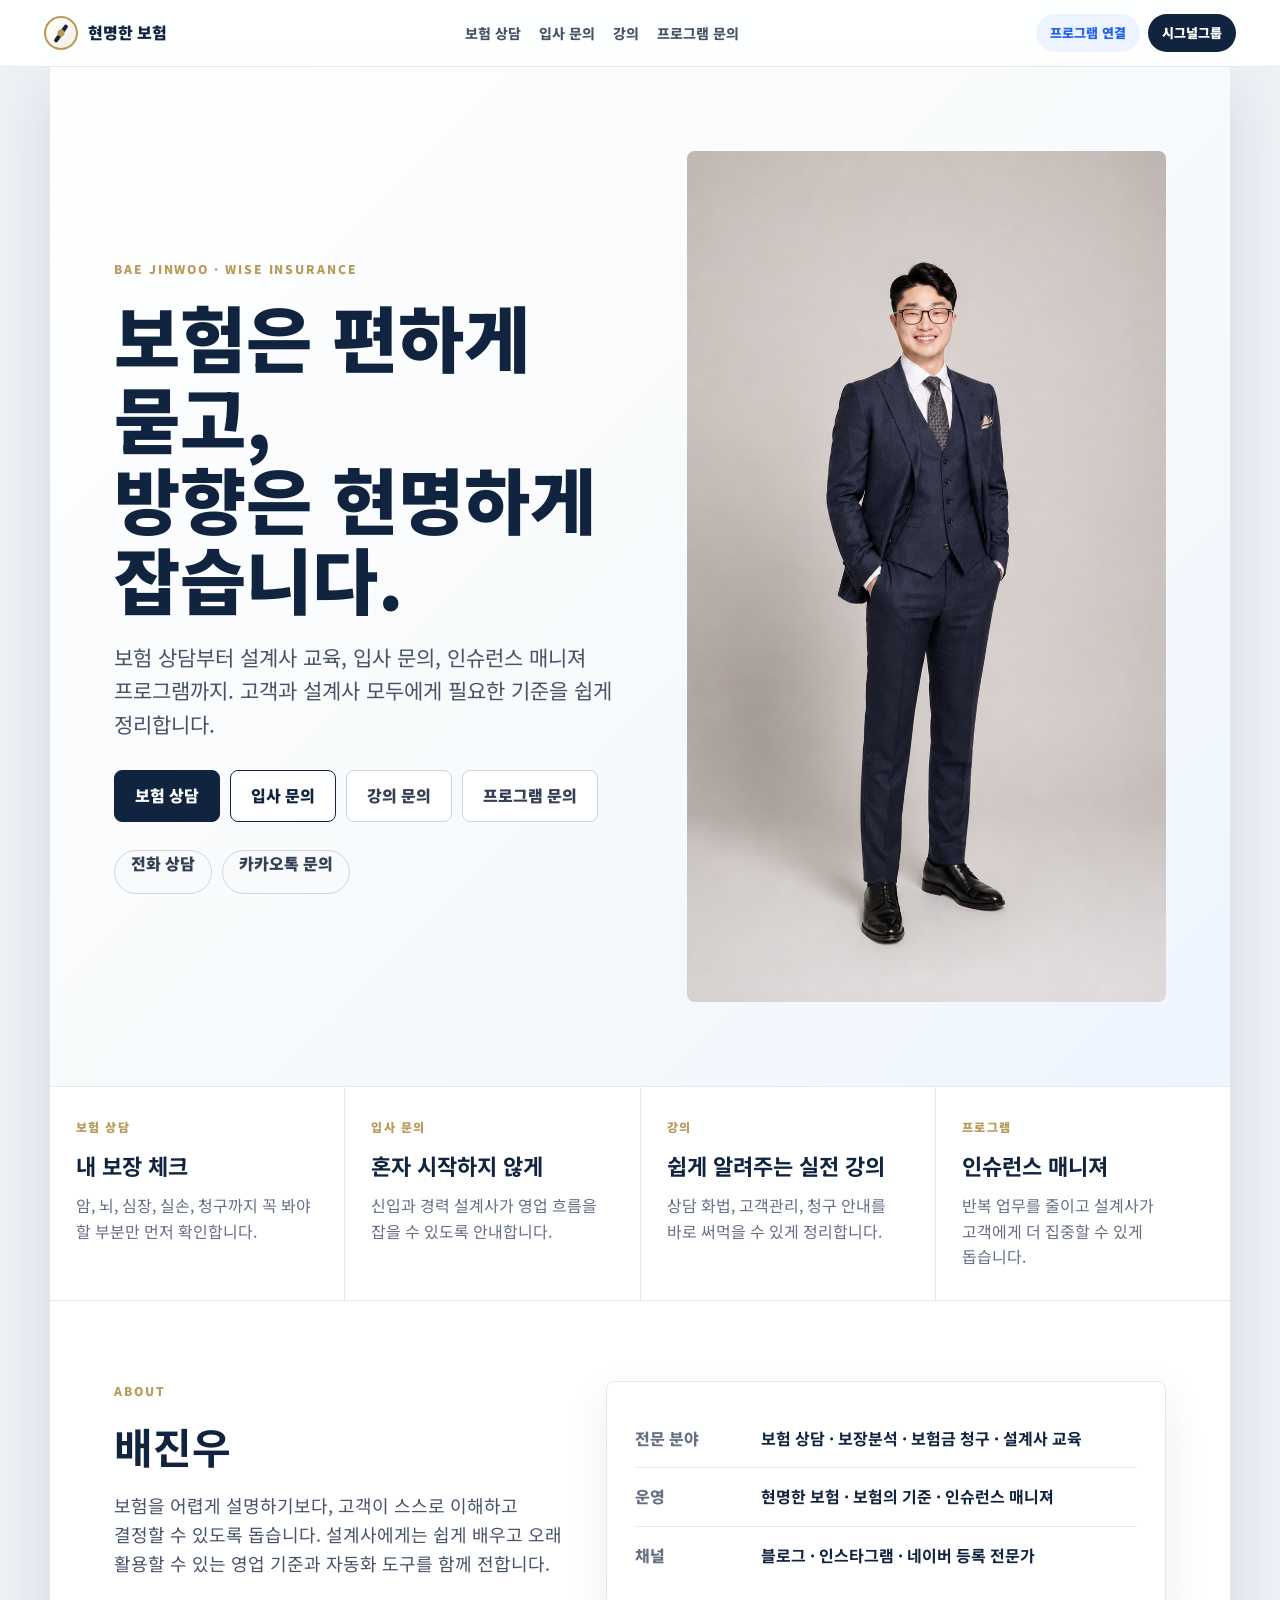
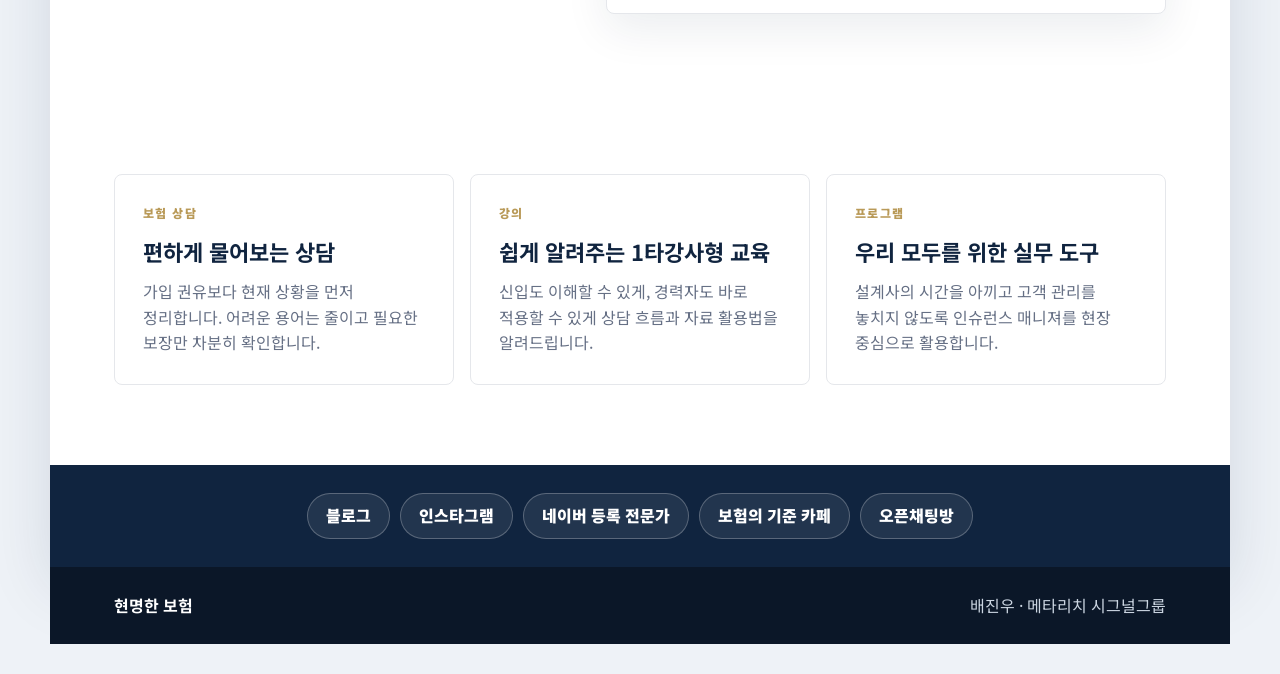
==== index.html @ 544bee1e "Add files via upload" ====
<!DOCTYPE html>
<html lang="ko">
<head>
  <meta charset="UTF-8">
  <meta name="viewport" content="width=device-width, initial-scale=1.0, viewport-fit=cover">
  <title>현명한 보험 | 배진우</title>
  <meta name="description" content="보험 상담, 입사 문의, 강의, 인슈런스 매니져 프로그램을 안내하는 배진우 개인 브랜딩 홈페이지입니다.">
  <link rel="preconnect" href="https://fonts.googleapis.com">
  <link rel="preconnect" href="https://fonts.gstatic.com" crossorigin>
  <link href="https://fonts.googleapis.com/css2?family=Noto+Sans+KR:wght@400;500;700;800;900&display=swap" rel="stylesheet">
  <link rel="stylesheet" href="assets/css/style.css">
</head>
<body>
  <header class="site-header">
    <a class="brand" href="index.html" aria-label="현명한 보험 홈">
      <span class="compass-mark"></span>
      <span>현명한 보험</span>
    </a>
    <nav class="nav">
      <a href="insurance.html">보험 상담</a>
      <a href="recruit.html">입사 문의</a>
      <a href="lecture.html">강의</a>
      <a href="program.html">프로그램 문의</a>
    </nav>
    <div class="header-actions">
      <a class="pill" href="https://metarich-signal.vercel.app/login" target="_blank" rel="noopener">프로그램 연결</a>
      <a class="pill dark" href="https://signalgroup-sigma.vercel.app/index.html" target="_blank" rel="noopener">시그널그룹</a>
    </div>
  </header>

  <main>
    <section class="hero">
      <div class="hero-copy">
        <p class="eyebrow">BAE JINWOO · WISE INSURANCE</p>
        <h1>보험은 편하게 묻고,<br>방향은 현명하게 잡습니다.</h1>
        <p class="lead">보험 상담부터 설계사 교육, 입사 문의, 인슈런스 매니져 프로그램까지. 고객과 설계사 모두에게 필요한 기준을 쉽게 정리합니다.</p>
        <div class="hero-actions">
          <a class="btn primary" href="insurance.html">보험 상담</a>
          <a class="btn" href="recruit.html">입사 문의</a>
          <a class="btn ghost" href="lecture.html">강의 문의</a>
          <a class="btn ghost" href="program.html">프로그램 문의</a>
        </div>
        <div class="contact-actions">
          <a href="tel:01034302565">전화 상담</a>
          <a href="https://open.kakao.com/o/s4lMEawg" target="_blank" rel="noopener">카카오톡 문의</a>
        </div>
      </div>
      <div class="hero-photo">
        <img src="assets/images/profile.png" alt="배진우 프로필 사진">
      </div>
    </section>

    <section class="quick-grid">
      <a class="quick-card" href="insurance.html">
        <span>보험 상담</span>
        <strong>내 보장 체크</strong>
        <p>암, 뇌, 심장, 실손, 청구까지 꼭 봐야 할 부분만 먼저 확인합니다.</p>
      </a>
      <a class="quick-card" href="recruit.html">
        <span>입사 문의</span>
        <strong>혼자 시작하지 않게</strong>
        <p>신입과 경력 설계사가 영업 흐름을 잡을 수 있도록 안내합니다.</p>
      </a>
      <a class="quick-card" href="lecture.html">
        <span>강의</span>
        <strong>쉽게 알려주는 실전 강의</strong>
        <p>상담 화법, 고객관리, 청구 안내를 바로 써먹을 수 있게 정리합니다.</p>
      </a>
      <a class="quick-card" href="program.html">
        <span>프로그램</span>
        <strong>인슈런스 매니져</strong>
        <p>반복 업무를 줄이고 설계사가 고객에게 더 집중할 수 있게 돕습니다.</p>
      </a>
    </section>

    <section class="section about">
      <div>
        <p class="section-kicker">ABOUT</p>
        <h2>배진우</h2>
        <p class="section-lead">보험을 어렵게 설명하기보다, 고객이 스스로 이해하고 결정할 수 있도록 돕습니다. 설계사에게는 쉽게 배우고 오래 활용할 수 있는 영업 기준과 자동화 도구를 함께 전합니다.</p>
      </div>
      <div class="profile-panel">
        <div class="profile-row"><span>전문 분야</span><strong>보험 상담 · 보장분석 · 보험금 청구 · 설계사 교육</strong></div>
        <div class="profile-row"><span>운영</span><strong>현명한 보험 · 보험의 기준 · 인슈런스 매니져</strong></div>
        <div class="profile-row"><span>채널</span><strong>블로그 · 인스타그램 · 네이버 등록 전문가</strong></div>
      </div>
    </section>

    <section class="section tone-grid">
      <div class="tone-card">
        <span>보험 상담</span>
        <h3>편하게 물어보는 상담</h3>
        <p>가입 권유보다 현재 상황을 먼저 정리합니다. 어려운 용어는 줄이고 필요한 보장만 차분히 확인합니다.</p>
      </div>
      <div class="tone-card">
        <span>강의</span>
        <h3>쉽게 알려주는 1타강사형 교육</h3>
        <p>신입도 이해할 수 있게, 경력자도 바로 적용할 수 있게 상담 흐름과 자료 활용법을 알려드립니다.</p>
      </div>
      <div class="tone-card">
        <span>프로그램</span>
        <h3>우리 모두를 위한 실무 도구</h3>
        <p>설계사의 시간을 아끼고 고객 관리를 놓치지 않도록 인슈런스 매니져를 현장 중심으로 활용합니다.</p>
      </div>
    </section>

    <section class="channel-band">
      <a href="https://blog.naver.com/jinwoo8506" data-mobile-href="https://m.blog.naver.com/jinwoo8506" target="_blank" rel="noopener">블로그</a>
      <a href="https://www.instagram.com/jinwoo3430/" target="_blank" rel="noopener">인스타그램</a>
      <a href="https://search.naver.com/search.naver?where=nexearch&sm=tab_etc&mra=bjky&pkid=1&os=35413414&qvt=0&query=%EB%B0%B0%EC%A7%84%EC%9A%B0" target="_blank" rel="noopener">네이버 등록 전문가</a>
      <a href="https://cafe.naver.com/signal1035" data-mobile-href="https://m.cafe.naver.com/signal1035" target="_blank" rel="noopener">보험의 기준 카페</a>
      <a href="https://open.kakao.com/o/g8ND5toi" target="_blank" rel="noopener">오픈채팅방</a>
    </section>
  </main>

  <footer class="site-footer">
    <strong>현명한 보험</strong>
    <span>배진우 · 메타리치 시그널그룹</span>
  </footer>

  <script src="assets/js/main.js"></script>
</body>
</html>
---- assets/css/style.css ----
:root{
  --navy:#10243f;
  --navy-2:#173b67;
  --blue:#2563eb;
  --green:#10b981;
  --gold:#b99a58;
  --ink:#111827;
  --muted:#667085;
  --line:#e5e7eb;
  --paper:#ffffff;
  --soft:#f5f7fb;
  --radius:8px;
  --shadow:0 20px 60px rgba(16,36,63,.12);
}
*{box-sizing:border-box;margin:0;padding:0}
html{scroll-behavior:smooth;-webkit-text-size-adjust:100%}
body{font-family:"Noto Sans KR",-apple-system,BlinkMacSystemFont,sans-serif;color:var(--ink);background:#eef2f7;line-height:1.6;word-break:keep-all;overflow-x:hidden}
a{text-decoration:none;color:inherit}
button,input{font:inherit}
button{cursor:pointer}
.site-header{position:sticky;top:0;z-index:20;display:flex;align-items:center;gap:22px;justify-content:space-between;padding:14px clamp(18px,4vw,44px);background:rgba(255,255,255,.94);backdrop-filter:blur(14px);border-bottom:1px solid var(--line)}
.brand{display:flex;align-items:center;gap:10px;font-weight:900;color:var(--navy);white-space:nowrap}
.compass-mark{width:34px;height:34px;border:2px solid var(--gold);border-radius:50%;position:relative;display:inline-block;background:linear-gradient(135deg,#fff,#f6efe2)}
.compass-mark:before{content:"";position:absolute;left:50%;top:5px;width:4px;height:21px;background:var(--navy);transform:translateX(-50%) rotate(35deg);border-radius:8px}
.compass-mark:after{content:"";position:absolute;left:50%;top:50%;width:7px;height:7px;background:var(--gold);border-radius:50%;transform:translate(-50%,-50%)}
.nav{display:flex;align-items:center;gap:18px;color:#475467;font-size:14px;font-weight:800}
.nav a:hover{color:var(--blue)}
.header-actions{display:flex;gap:8px;flex-wrap:wrap;justify-content:flex-end}
.pill{display:inline-flex;align-items:center;justify-content:center;min-height:38px;padding:0 14px;border-radius:999px;background:#eef4ff;color:var(--blue);font-size:13px;font-weight:900;white-space:nowrap}
.pill.dark{background:var(--navy);color:#fff}
main{width:min(100%,1180px);margin:0 auto;background:var(--paper);box-shadow:var(--shadow)}
.hero{display:grid;grid-template-columns:1.05fr .95fr;gap:44px;align-items:center;min-height:720px;padding:clamp(42px,7vw,84px) clamp(22px,5vw,72px);background:linear-gradient(135deg,#fff 0%,#f7fafc 56%,#eef5ff 100%)}
.eyebrow{font-size:12px;font-weight:900;letter-spacing:.16em;color:var(--gold);margin-bottom:18px}
h1{font-size:clamp(38px,6vw,72px);line-height:1.12;letter-spacing:0;color:var(--navy);font-weight:900}
.lead{font-size:clamp(17px,2vw,21px);color:#475467;margin-top:22px;max-width:680px}
.hero-actions,.contact-actions{display:flex;gap:10px;flex-wrap:wrap;margin-top:28px}
.btn{min-height:52px;padding:0 20px;border:1px solid var(--navy);border-radius:var(--radius);display:inline-flex;align-items:center;justify-content:center;font-weight:900;color:var(--navy);background:#fff}
.btn.primary{background:var(--navy);color:#fff}
.btn.ghost{border-color:#cbd5e1;color:#344054}
.btn.full{width:100%;border:0}
.contact-actions a{min-height:44px;padding:0 16px;border-radius:999px;background:#f8fafc;border:1px solid #d0d5dd;font-weight:900;color:#344054}
.hero-photo{align-self:stretch;display:flex;align-items:flex-end;justify-content:center;overflow:hidden;border-radius:var(--radius);background:linear-gradient(180deg,#e8e0d8,#f7f2ee)}
.hero-photo img{width:min(100%,520px);height:100%;object-fit:cover;object-position:center top}
.quick-grid{display:grid;grid-template-columns:repeat(4,1fr);gap:1px;background:var(--line);border-top:1px solid var(--line);border-bottom:1px solid var(--line)}
.quick-card{background:#fff;padding:30px 26px;min-height:210px}
.quick-card span,.tone-card span{display:block;color:var(--gold);font-size:12px;font-weight:900;letter-spacing:.12em;margin-bottom:12px}
.quick-card strong{display:block;font-size:22px;color:var(--navy);margin-bottom:10px}
.quick-card p,.tone-card p,.muted{color:var(--muted)}
.section{padding:clamp(46px,7vw,80px) clamp(22px,5vw,72px)}
.section-kicker{font-size:12px;font-weight:900;letter-spacing:.16em;color:var(--gold);margin-bottom:12px}
.about{display:grid;grid-template-columns:.9fr 1.1fr;gap:34px;align-items:start}
.about h2,.panel h2{font-size:clamp(28px,4vw,42px);color:var(--navy);margin-bottom:12px}
.section-lead{font-size:18px;color:#475467}
.profile-panel,.panel{background:#fff;border:1px solid var(--line);border-radius:var(--radius);box-shadow:0 16px 44px rgba(16,36,63,.08);padding:28px}
.profile-row{display:grid;grid-template-columns:110px 1fr;gap:16px;padding:16px 0;border-bottom:1px solid var(--line)}
.profile-row:last-child{border-bottom:0}
.profile-row span{color:var(--muted);font-weight:800}
.profile-row strong{color:var(--navy)}
.tone-grid,.cards-3{display:grid;grid-template-columns:repeat(3,1fr);gap:16px}
.tone-card{border:1px solid var(--line);border-radius:var(--radius);padding:28px;background:#fff}
.tone-card h3{font-size:22px;color:var(--navy);margin-bottom:10px}
.channel-band{display:flex;gap:10px;flex-wrap:wrap;align-items:center;justify-content:center;padding:28px clamp(18px,5vw,72px);background:var(--navy);color:#fff}
.channel-band a{min-height:46px;padding:0 18px;border:1px solid rgba(255,255,255,.25);border-radius:999px;display:inline-flex;align-items:center;justify-content:center;font-weight:900;background:rgba(255,255,255,.08)}
.channel-band.compact{margin-top:28px;border-radius:var(--radius)}
.site-footer{width:min(100%,1180px);margin:0 auto 30px;padding:26px clamp(22px,5vw,72px);display:flex;justify-content:space-between;gap:16px;background:#0b1728;color:#fff}
.site-footer span{color:#cbd5e1}
.sub-page{padding-bottom:54px}
.page-hero{padding:clamp(48px,8vw,88px) clamp(22px,5vw,72px);background:linear-gradient(135deg,#f8fafc,#eef5ff);border-bottom:1px solid var(--line)}
.page-hero.lecture{background:linear-gradient(135deg,#fff7ed,#f8fafc)}
.page-hero.program{background:linear-gradient(135deg,#f0fdf4,#eef5ff)}
.page-hero h1{max-width:850px}
.form-layout{display:grid;grid-template-columns:1.1fr .9fr;gap:20px;padding:clamp(32px,5vw,64px) clamp(22px,5vw,72px)}
.check-grid{display:grid;grid-template-columns:repeat(3,1fr);gap:10px;margin:18px 0}
.check-grid label{position:relative}
.check-grid input{position:absolute;opacity:0}
.check-grid span{display:flex;align-items:center;justify-content:center;min-height:50px;padding:10px;border:1px solid #d0d5dd;border-radius:var(--radius);font-weight:900;color:#344054;background:#fff;text-align:center}
.check-grid input:checked + span{background:var(--navy);border-color:var(--navy);color:#fff}
.comment-box{margin-top:18px;padding:18px;border-radius:var(--radius);background:#f8fafc;border:1px solid var(--line)}
.comment-box strong{display:block;color:var(--navy);margin-bottom:10px}
.comment-box ul{padding-left:18px;color:#475467}
.lead-form{display:flex;flex-direction:column;gap:14px}
.lead-form label{display:flex;flex-direction:column;gap:7px;font-weight:900;color:#344054}
.lead-form input{min-height:50px;border:1px solid #d0d5dd;border-radius:var(--radius);padding:0 14px;background:#fff}
.lead-form .agree{flex-direction:row;align-items:flex-start;font-weight:700;color:#475467;font-size:14px;line-height:1.55}
.lead-form .agree input{min-height:auto;margin-top:4px;accent-color:var(--navy)}
.form-message{min-height:22px;color:var(--blue);font-weight:800}
.form-message.error{color:#b42318}
.single-form{width:min(100% - 44px,520px);margin:0 auto}
@media (max-width:980px){
  .site-header{align-items:flex-start;flex-direction:column}
  .nav{width:100%;overflow-x:auto;padding-bottom:4px}
  .hero,.about,.form-layout{grid-template-columns:1fr}
  .hero-photo{height:520px}
  .quick-grid,.tone-grid,.cards-3{grid-template-columns:1fr 1fr}
}
@media (max-width:640px){
  body{background:#fff}
  main,.site-footer{box-shadow:none}
  .header-actions{width:100%}
  .pill{flex:1}
  .hero{min-height:auto;padding-top:34px}
  .hero-photo{height:470px}
  .quick-grid,.tone-grid,.cards-3,.check-grid{grid-template-columns:1fr}
  .quick-card{min-height:auto}
  .profile-row{grid-template-columns:1fr;gap:4px}
  .channel-band{align-items:stretch}
  .channel-band a{width:100%}
  .site-footer{flex-direction:column;margin-bottom:0}
}
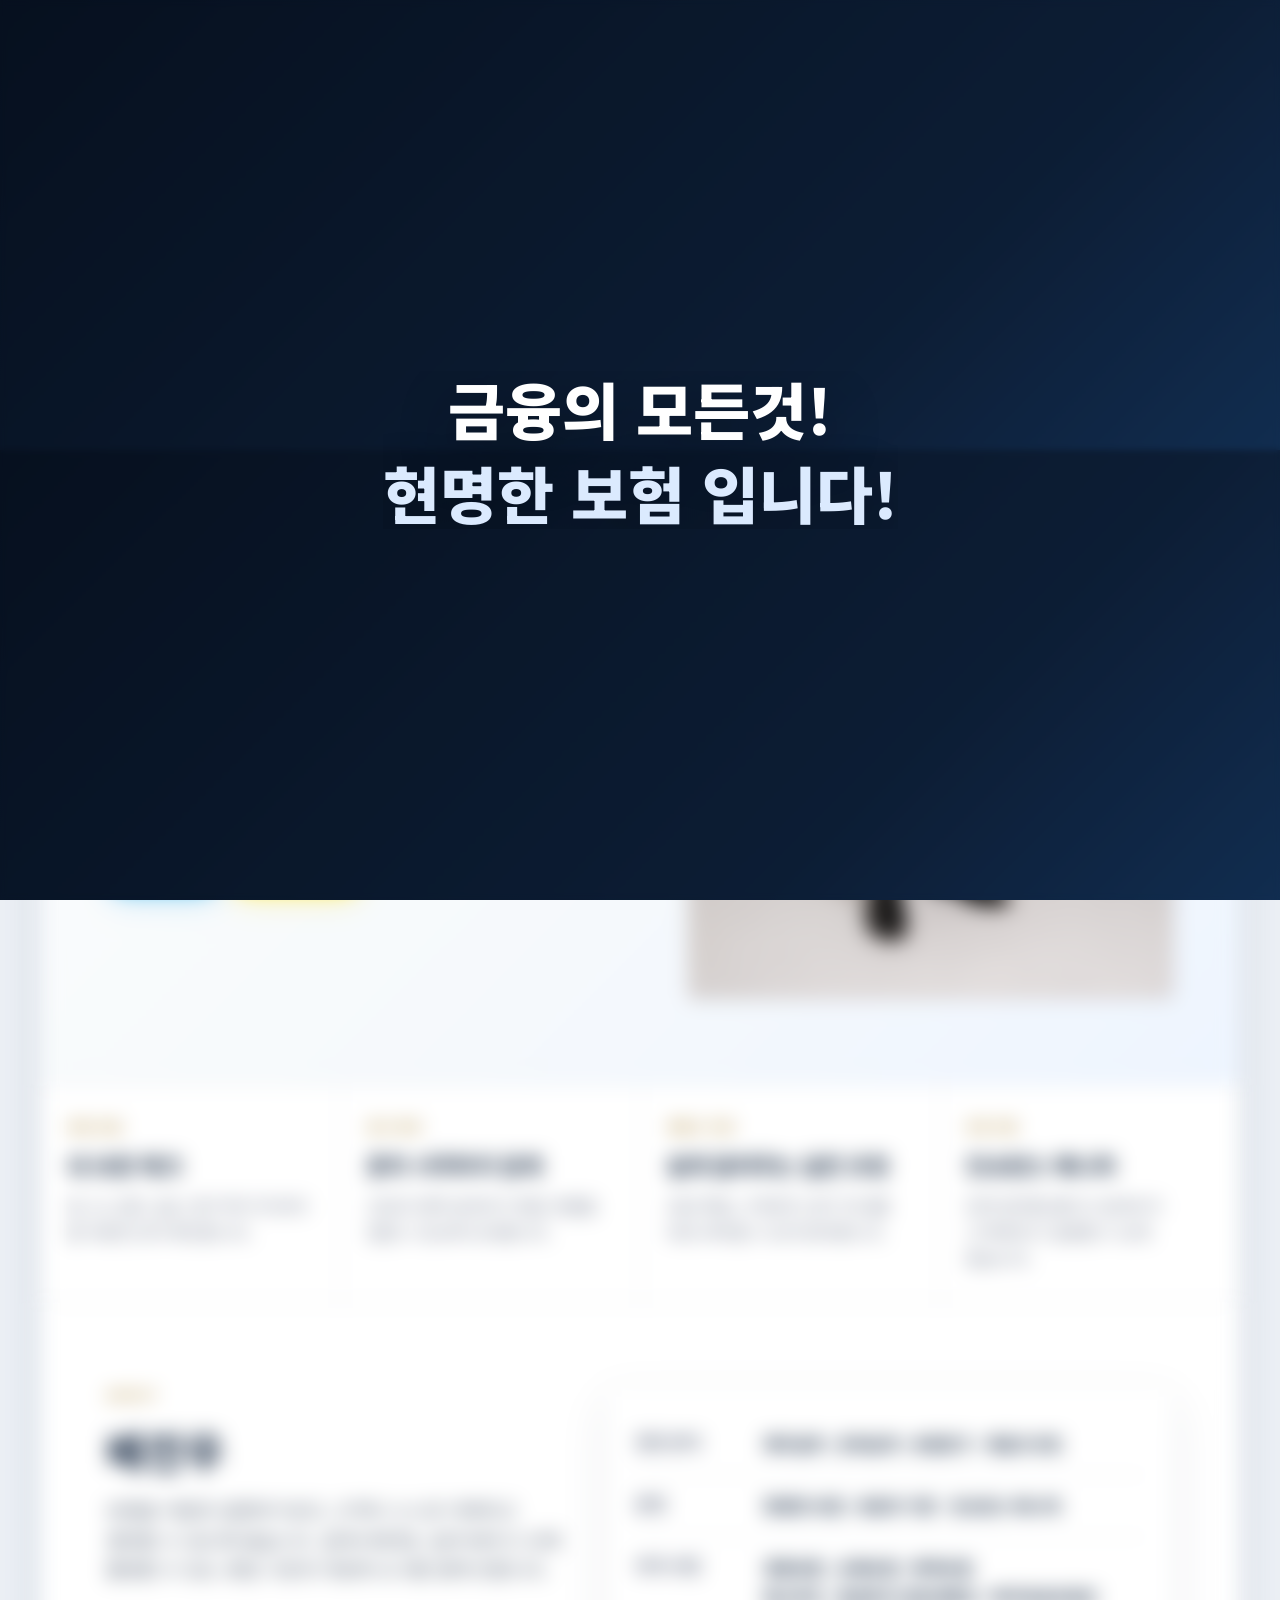
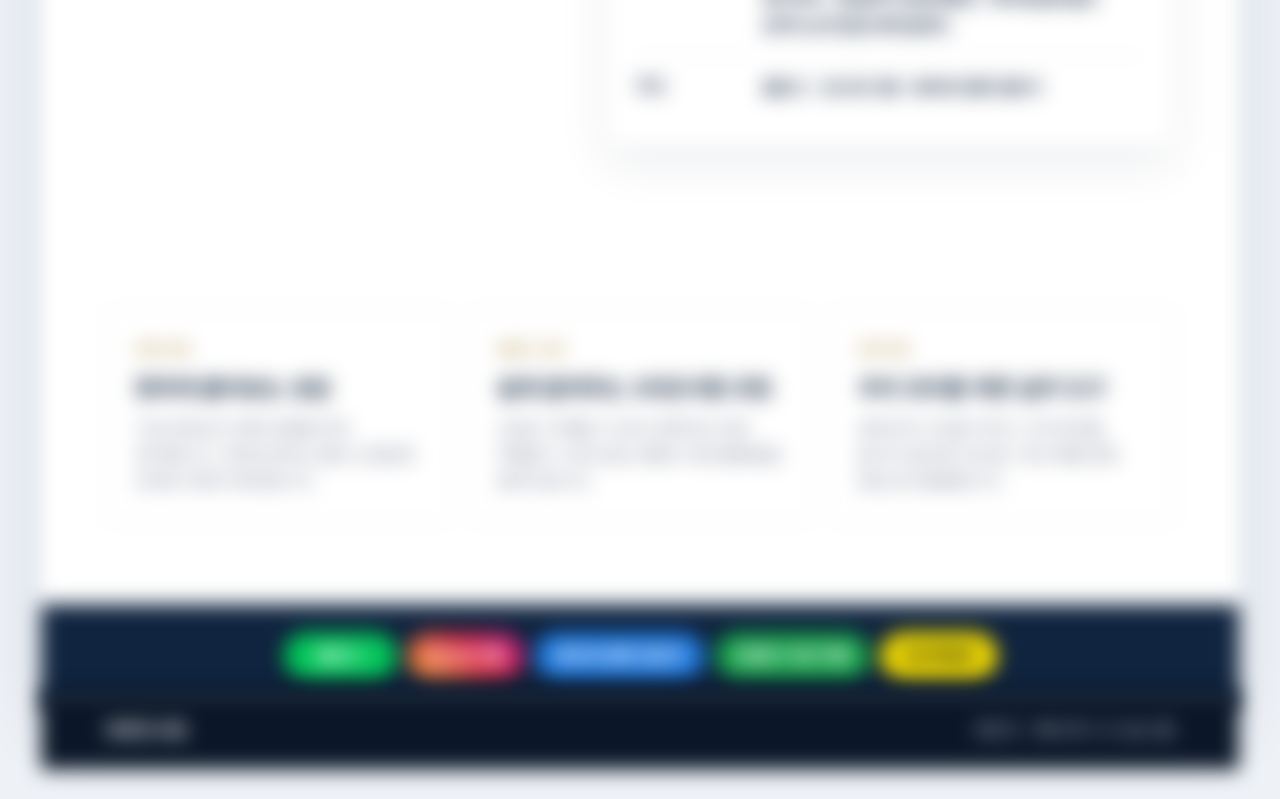
==== commit 088ae236: "Add files via upload" ====
--- a/index.html
+++ b/index.html
@@ -4,13 +4,39 @@
   <meta charset="UTF-8">
   <meta name="viewport" content="width=device-width, initial-scale=1.0, viewport-fit=cover">
   <title>현명한 보험 | 배진우</title>
-  <meta name="description" content="보험 상담, 입사 문의, 강의, 인슈런스 매니져 프로그램을 안내하는 배진우 개인 브랜딩 홈페이지입니다.">
+  <meta name="description" content="보험 상담, 입사 문의, 세일즈 코칭, 인슈런스 매니져 프로그램을 안내하는 배진우 개인 브랜딩 홈페이지입니다.">
   <link rel="preconnect" href="https://fonts.googleapis.com">
   <link rel="preconnect" href="https://fonts.gstatic.com" crossorigin>
   <link href="https://fonts.googleapis.com/css2?family=Noto+Sans+KR:wght@400;500;700;800;900&display=swap" rel="stylesheet">
   <link rel="stylesheet" href="assets/css/style.css">
 </head>
 <body>
+  <div class="intro-loader" id="introLoader" aria-label="현명한 보험 인트로">
+    <div class="intro-grid">
+      <div class="intro-tile tile-1">
+        <span>01</span>
+        <strong>보험상담</strong>
+      </div>
+      <div class="intro-tile tile-3">
+        <span>03</span>
+        <strong>코칭</strong>
+      </div>
+      <div class="intro-tile tile-4">
+        <span>04</span>
+        <strong>자동화</strong>
+      </div>
+      <div class="intro-tile tile-2">
+        <span>02</span>
+        <strong>입사문의</strong>
+      </div>
+      <div class="intro-final">
+        <p>
+          <span class="final-line final-top">금융의 모든것!</span>
+          <span class="final-line final-bottom">현명한 보험 입니다!</span>
+        </p>
+      </div>
+    </div>
+  </div>
   <header class="site-header">
     <a class="brand" href="index.html" aria-label="현명한 보험 홈">
       <span class="compass-mark"></span>
@@ -19,7 +45,7 @@
     <nav class="nav">
       <a href="insurance.html">보험 상담</a>
       <a href="recruit.html">입사 문의</a>
-      <a href="lecture.html">강의</a>
+      <a href="lecture.html">세일즈 코칭</a>
       <a href="program.html">프로그램 문의</a>
     </nav>
     <div class="header-actions">
@@ -33,16 +59,16 @@
       <div class="hero-copy">
         <p class="eyebrow">BAE JINWOO · WISE INSURANCE</p>
         <h1>보험은 편하게 묻고,<br>방향은 현명하게 잡습니다.</h1>
-        <p class="lead">보험 상담부터 설계사 교육, 입사 문의, 인슈런스 매니져 프로그램까지. 고객과 설계사 모두에게 필요한 기준을 쉽게 정리합니다.</p>
+        <p class="lead">보험 상담부터 세일즈 코칭, 입사 문의, 인슈런스 매니져 프로그램까지. 고객과 설계사 모두에게 필요한 기준을 쉽게 정리합니다.</p>
         <div class="hero-actions">
           <a class="btn primary" href="insurance.html">보험 상담</a>
           <a class="btn" href="recruit.html">입사 문의</a>
-          <a class="btn ghost" href="lecture.html">강의 문의</a>
+          <a class="btn ghost" href="lecture.html">세일즈 코칭</a>
           <a class="btn ghost" href="program.html">프로그램 문의</a>
         </div>
         <div class="contact-actions">
-          <a href="tel:01034302565">전화 상담</a>
-          <a href="https://open.kakao.com/o/s4lMEawg" target="_blank" rel="noopener">카카오톡 문의</a>
+          <a class="contact-call" href="tel:01034302565">전화 상담</a>
+          <a class="contact-kakao" href="https://open.kakao.com/o/s4lMEawg" target="_blank" rel="noopener">카카오톡 문의</a>
         </div>
       </div>
       <div class="hero-photo">
@@ -62,8 +88,8 @@
         <p>신입과 경력 설계사가 영업 흐름을 잡을 수 있도록 안내합니다.</p>
       </a>
       <a class="quick-card" href="lecture.html">
-        <span>강의</span>
-        <strong>쉽게 알려주는 실전 강의</strong>
+        <span>세일즈 코칭</span>
+        <strong>쉽게 알려주는 실전 코칭</strong>
         <p>상담 화법, 고객관리, 청구 안내를 바로 써먹을 수 있게 정리합니다.</p>
       </a>
       <a class="quick-card" href="program.html">
@@ -80,8 +106,9 @@
         <p class="section-lead">보험을 어렵게 설명하기보다, 고객이 스스로 이해하고 결정할 수 있도록 돕습니다. 설계사에게는 쉽게 배우고 오래 활용할 수 있는 영업 기준과 자동화 도구를 함께 전합니다.</p>
       </div>
       <div class="profile-panel">
-        <div class="profile-row"><span>전문 분야</span><strong>보험 상담 · 보장분석 · 보험금 청구 · 설계사 교육</strong></div>
+        <div class="profile-row"><span>전문 분야</span><strong>재무설계 · 은퇴설계 · 보험청구 · 세일즈코칭</strong></div>
         <div class="profile-row"><span>운영</span><strong>현명한 보험 · 보험의 기준 · 인슈런스 매니져</strong></div>
+        <div class="profile-row"><span>자격 사항</span><strong>생명보험 · 손해보험 · 변액보험<br>펀드투자 · 증권투자 권유대행인 · 퇴직연금모집인<br>AFPK 공식인증 재무설계사</strong></div>
         <div class="profile-row"><span>채널</span><strong>블로그 · 인스타그램 · 네이버 등록 전문가</strong></div>
       </div>
     </section>
@@ -93,8 +120,8 @@
         <p>가입 권유보다 현재 상황을 먼저 정리합니다. 어려운 용어는 줄이고 필요한 보장만 차분히 확인합니다.</p>
       </div>
       <div class="tone-card">
-        <span>강의</span>
-        <h3>쉽게 알려주는 1타강사형 교육</h3>
+        <span>세일즈 코칭</span>
+        <h3>쉽게 알려주는 1타강사형 코칭</h3>
         <p>신입도 이해할 수 있게, 경력자도 바로 적용할 수 있게 상담 흐름과 자료 활용법을 알려드립니다.</p>
       </div>
       <div class="tone-card">
@@ -105,11 +132,11 @@
     </section>
 
     <section class="channel-band">
-      <a href="https://blog.naver.com/jinwoo8506" data-mobile-href="https://m.blog.naver.com/jinwoo8506" target="_blank" rel="noopener">블로그</a>
-      <a href="https://www.instagram.com/jinwoo3430/" target="_blank" rel="noopener">인스타그램</a>
-      <a href="https://search.naver.com/search.naver?where=nexearch&sm=tab_etc&mra=bjky&pkid=1&os=35413414&qvt=0&query=%EB%B0%B0%EC%A7%84%EC%9A%B0" target="_blank" rel="noopener">네이버 등록 전문가</a>
-      <a href="https://cafe.naver.com/signal1035" data-mobile-href="https://m.cafe.naver.com/signal1035" target="_blank" rel="noopener">보험의 기준 카페</a>
-      <a href="https://open.kakao.com/o/g8ND5toi" target="_blank" rel="noopener">오픈채팅방</a>
+      <a class="channel-blog" href="https://blog.naver.com/jinwoo8506" data-mobile-href="https://m.blog.naver.com/jinwoo8506" target="_blank" rel="noopener">블로그</a>
+      <a class="channel-instagram" href="https://www.instagram.com/jinwoo3430/" target="_blank" rel="noopener">인스타그램</a>
+      <a class="channel-naver" href="https://search.naver.com/search.naver?where=nexearch&sm=tab_etc&mra=bjky&pkid=1&os=35413414&qvt=0&query=%EB%B0%B0%EC%A7%84%EC%9A%B0" target="_blank" rel="noopener">네이버 등록 전문가</a>
+      <a class="channel-cafe" href="https://cafe.naver.com/signal1035" data-mobile-href="https://m.cafe.naver.com/signal1035" target="_blank" rel="noopener">보험의 기준 카페</a>
+      <a class="channel-openchat" href="https://open.kakao.com/o/g8ND5toi" target="_blank" rel="noopener">오픈채팅방</a>
     </section>
   </main>
 
--- a/assets/css/style.css
+++ b/assets/css/style.css
@@ -3,6 +3,11 @@
   --navy-2:#173b67;
   --blue:#2563eb;
   --green:#10b981;
+  --kakao:#fee500;
+  --call:#0ea5e9;
+  --blog:#03c75a;
+  --instagram:#d62976;
+  --openchat:#f59e0b;
   --gold:#b99a58;
   --ink:#111827;
   --muted:#667085;
@@ -15,34 +20,77 @@
 *{box-sizing:border-box;margin:0;padding:0}
 html{scroll-behavior:smooth;-webkit-text-size-adjust:100%}
 body{font-family:"Noto Sans KR",-apple-system,BlinkMacSystemFont,sans-serif;color:var(--ink);background:#eef2f7;line-height:1.6;word-break:keep-all;overflow-x:hidden}
+body.intro-active{overflow:hidden}
 a{text-decoration:none;color:inherit}
 button,input{font:inherit}
 button{cursor:pointer}
+.intro-loader{position:fixed;inset:0;z-index:9999;display:flex;align-items:center;justify-content:center;background:#07111f;color:#fff;overflow:hidden;transition:opacity .55s ease,visibility .55s ease}
+.intro-loader.hide{opacity:0;visibility:hidden;pointer-events:none}
+.intro-loader:before,.intro-loader:after{content:"";position:absolute;left:0;width:100%;height:50%;z-index:5;background:linear-gradient(135deg,#07111f,#10243f 70%,#173b67);transform:translateY(0);pointer-events:none}
+.intro-loader:before{top:0}
+.intro-loader:after{bottom:0}
+.intro-loader.split:before{animation:introSplitTop .72s cubic-bezier(.77,0,.18,1) forwards}
+.intro-loader.split:after{animation:introSplitBottom .72s cubic-bezier(.77,0,.18,1) forwards}
+.intro-grid{position:relative;width:100%;height:100%;display:grid;grid-template-columns:1fr 1fr;grid-template-rows:1fr 1fr;background:#07111f}
+.intro-tile{position:relative;display:flex;flex-direction:column;justify-content:flex-end;min-width:0;min-height:0;padding:clamp(22px,5vw,58px);overflow:hidden;isolation:isolate;opacity:0;animation:introTileIn 1.4s cubic-bezier(.2,.8,.2,1) both}
+.intro-tile:before{content:"";position:absolute;inset:0;z-index:-2;background:var(--tile-bg) center/cover no-repeat;transform:scale(1.12);filter:saturate(.84) brightness(.62);animation:introImage 3.2s ease both}
+.intro-tile:after{content:"";position:absolute;inset:0;z-index:-1;background:linear-gradient(145deg,rgba(7,17,31,.72),rgba(16,36,63,.24) 48%,rgba(185,154,88,.22))}
+.intro-tile span{font-size:12px;font-weight:900;letter-spacing:.22em;color:rgba(255,255,255,.58);margin-bottom:10px}
+.intro-tile strong{font-size:clamp(30px,7vw,92px);font-weight:900;letter-spacing:0;line-height:1.03;color:#fff;text-shadow:0 20px 54px rgba(0,0,0,.42);white-space:nowrap}
+.tile-1{grid-column:1;grid-row:1;--x-start:-32vw;--tile-bg:url("https://images.unsplash.com/photo-1450101499163-c8848c66ca85?auto=format&fit=crop&w=1200&q=78");animation-delay:0s}
+.tile-3{grid-column:2;grid-row:1;--x-start:32vw;--tile-bg:url("https://images.unsplash.com/photo-1552664730-d307ca884978?auto=format&fit=crop&w=1200&q=78");animation-delay:.18s}
+.tile-4{grid-column:1;grid-row:2;--x-start:-32vw;--tile-bg:url("https://images.unsplash.com/photo-1516321318423-f06f85e504b3?auto=format&fit=crop&w=1200&q=78");animation-delay:.36s}
+.tile-2{grid-column:2;grid-row:2;--x-start:32vw;--tile-bg:url("https://images.unsplash.com/photo-1521737711867-e3b97375f902?auto=format&fit=crop&w=1200&q=78");animation-delay:.54s}
+.intro-final{position:absolute;inset:0;z-index:6;display:flex;flex-direction:column;align-items:center;justify-content:center;text-align:center;gap:18px;background:rgba(7,17,31,.32);backdrop-filter:blur(3px);opacity:0;animation:introFinal .3s 2.2s ease both}
+.intro-final p{display:flex;flex-direction:column;align-items:center;gap:10px;font-size:clamp(26px,6vw,62px);font-weight:900;line-height:1.2;text-shadow:0 18px 54px rgba(0,0,0,.34);overflow:hidden}
+.final-line{display:block;white-space:nowrap}
+.final-top{color:#fff;animation:finalFromRight .78s 2.28s cubic-bezier(.22,.8,.22,1) both}
+.final-bottom{color:#dbeafe;animation:finalFromLeft .78s 2.42s cubic-bezier(.22,.8,.22,1) both}
+.intro-compass{width:74px;height:74px;border:2px solid var(--gold);border-radius:50%;position:relative;animation:introSpin 1.2s cubic-bezier(.2,.8,.2,1) both}
+.intro-compass:before{content:"";position:absolute;left:50%;top:10px;width:7px;height:50px;background:linear-gradient(var(--gold),#fff);border-radius:999px;transform:translateX(-50%) rotate(38deg);box-shadow:0 0 24px rgba(185,154,88,.45)}
+.intro-compass:after{content:"";position:absolute;left:50%;top:50%;width:13px;height:13px;background:#fff;border-radius:50%;transform:translate(-50%,-50%)}
+body.intro-active .site-header,body.intro-active main,body.intro-active .site-footer{filter:blur(10px);transform:scale(1.015)}
+.site-header,main,.site-footer{transition:filter .65s ease,transform .65s ease}
+@keyframes introSpin{0%{opacity:0;transform:scale(.72) rotate(-80deg)}55%{opacity:1;transform:scale(1.05) rotate(18deg)}100%{opacity:1;transform:scale(1) rotate(0)}}
+@keyframes introTileIn{0%{opacity:0;transform:translateX(var(--x-start));filter:blur(14px)}58%,100%{opacity:1;transform:translateX(0);filter:blur(0)}}
+@keyframes introImage{0%{transform:scale(1.16)}100%{transform:scale(1.04)}}
+@keyframes introFinal{0%{opacity:0}100%{opacity:1}}
+@keyframes finalFromRight{0%{opacity:0;transform:translateX(46vw);filter:blur(12px)}100%{opacity:1;transform:translateX(0);filter:blur(0)}}
+@keyframes finalFromLeft{0%{opacity:0;transform:translateX(-46vw);filter:blur(12px)}100%{opacity:1;transform:translateX(0);filter:blur(0)}}
+@keyframes introSplitTop{0%{transform:translateY(0)}100%{transform:translateY(-105%)}}
+@keyframes introSplitBottom{0%{transform:translateY(0)}100%{transform:translateY(105%)}}
 .site-header{position:sticky;top:0;z-index:20;display:flex;align-items:center;gap:22px;justify-content:space-between;padding:14px clamp(18px,4vw,44px);background:rgba(255,255,255,.94);backdrop-filter:blur(14px);border-bottom:1px solid var(--line)}
 .brand{display:flex;align-items:center;gap:10px;font-weight:900;color:var(--navy);white-space:nowrap}
 .compass-mark{width:34px;height:34px;border:2px solid var(--gold);border-radius:50%;position:relative;display:inline-block;background:linear-gradient(135deg,#fff,#f6efe2)}
 .compass-mark:before{content:"";position:absolute;left:50%;top:5px;width:4px;height:21px;background:var(--navy);transform:translateX(-50%) rotate(35deg);border-radius:8px}
 .compass-mark:after{content:"";position:absolute;left:50%;top:50%;width:7px;height:7px;background:var(--gold);border-radius:50%;transform:translate(-50%,-50%)}
-.nav{display:flex;align-items:center;gap:18px;color:#475467;font-size:14px;font-weight:800}
-.nav a:hover{color:var(--blue)}
+.nav{display:flex;align-items:center;gap:8px;color:#475467;font-size:14px;font-weight:800}
+.nav a{display:inline-flex;align-items:center;justify-content:center;min-height:38px;padding:0 12px;border-radius:999px;white-space:nowrap;transition:background .18s ease,color .18s ease,transform .18s ease}
+.nav a:hover{background:#eef4ff;color:var(--blue);transform:translateY(-2px)}
 .header-actions{display:flex;gap:8px;flex-wrap:wrap;justify-content:flex-end}
-.pill{display:inline-flex;align-items:center;justify-content:center;min-height:38px;padding:0 14px;border-radius:999px;background:#eef4ff;color:var(--blue);font-size:13px;font-weight:900;white-space:nowrap}
+.pill{display:inline-flex;align-items:center;justify-content:center;min-height:38px;padding:0 14px;border-radius:999px;background:#eef4ff;color:var(--blue);font-size:13px;font-weight:900;white-space:nowrap;transition:transform .18s ease,box-shadow .18s ease}
 .pill.dark{background:var(--navy);color:#fff}
+.pill:hover{transform:translateY(-2px);box-shadow:0 10px 24px rgba(37,99,235,.18)}
 main{width:min(100%,1180px);margin:0 auto;background:var(--paper);box-shadow:var(--shadow)}
 .hero{display:grid;grid-template-columns:1.05fr .95fr;gap:44px;align-items:center;min-height:720px;padding:clamp(42px,7vw,84px) clamp(22px,5vw,72px);background:linear-gradient(135deg,#fff 0%,#f7fafc 56%,#eef5ff 100%)}
 .eyebrow{font-size:12px;font-weight:900;letter-spacing:.16em;color:var(--gold);margin-bottom:18px}
 h1{font-size:clamp(38px,6vw,72px);line-height:1.12;letter-spacing:0;color:var(--navy);font-weight:900}
 .lead{font-size:clamp(17px,2vw,21px);color:#475467;margin-top:22px;max-width:680px}
 .hero-actions,.contact-actions{display:flex;gap:10px;flex-wrap:wrap;margin-top:28px}
-.btn{min-height:52px;padding:0 20px;border:1px solid var(--navy);border-radius:var(--radius);display:inline-flex;align-items:center;justify-content:center;font-weight:900;color:var(--navy);background:#fff}
+.btn{min-height:52px;padding:0 20px;border:1px solid var(--navy);border-radius:var(--radius);display:inline-flex;align-items:center;justify-content:center;font-weight:900;color:var(--navy);background:#fff;white-space:nowrap;transition:transform .18s ease,box-shadow .18s ease,background .18s ease,color .18s ease}
 .btn.primary{background:var(--navy);color:#fff}
 .btn.ghost{border-color:#cbd5e1;color:#344054}
 .btn.full{width:100%;border:0}
-.contact-actions a{min-height:44px;padding:0 16px;border-radius:999px;background:#f8fafc;border:1px solid #d0d5dd;font-weight:900;color:#344054}
+.btn:hover{transform:translateY(-2px);box-shadow:0 12px 28px rgba(16,36,63,.16)}
+.contact-actions a{min-width:112px;min-height:44px;padding:0 18px;border-radius:999px;border:0;font-weight:900;display:inline-flex;align-items:center;justify-content:center;white-space:nowrap;transition:transform .18s ease,box-shadow .18s ease}
+.contact-actions .contact-call{background:var(--call);color:#fff;box-shadow:0 10px 22px rgba(14,165,233,.22)}
+.contact-actions .contact-kakao{background:var(--kakao);color:#111827;box-shadow:0 10px 22px rgba(254,229,0,.26)}
+.contact-actions a:hover{transform:translateY(-2px);box-shadow:0 14px 30px rgba(16,36,63,.18)}
 .hero-photo{align-self:stretch;display:flex;align-items:flex-end;justify-content:center;overflow:hidden;border-radius:var(--radius);background:linear-gradient(180deg,#e8e0d8,#f7f2ee)}
 .hero-photo img{width:min(100%,520px);height:100%;object-fit:cover;object-position:center top}
 .quick-grid{display:grid;grid-template-columns:repeat(4,1fr);gap:1px;background:var(--line);border-top:1px solid var(--line);border-bottom:1px solid var(--line)}
-.quick-card{background:#fff;padding:30px 26px;min-height:210px}
+.quick-card{background:#fff;padding:30px 26px;min-height:210px;transition:transform .18s ease,box-shadow .18s ease,background .18s ease}
+.quick-card:hover{transform:translateY(-4px);box-shadow:0 18px 44px rgba(16,36,63,.12);background:#fbfdff}
 .quick-card span,.tone-card span{display:block;color:var(--gold);font-size:12px;font-weight:900;letter-spacing:.12em;margin-bottom:12px}
 .quick-card strong{display:block;font-size:22px;color:var(--navy);margin-bottom:10px}
 .quick-card p,.tone-card p,.muted{color:var(--muted)}
@@ -55,12 +103,20 @@
 .profile-row{display:grid;grid-template-columns:110px 1fr;gap:16px;padding:16px 0;border-bottom:1px solid var(--line)}
 .profile-row:last-child{border-bottom:0}
 .profile-row span{color:var(--muted);font-weight:800}
-.profile-row strong{color:var(--navy)}
+.profile-row strong{color:var(--navy);line-height:1.75;word-break:keep-all}
 .tone-grid,.cards-3{display:grid;grid-template-columns:repeat(3,1fr);gap:16px}
-.tone-card{border:1px solid var(--line);border-radius:var(--radius);padding:28px;background:#fff}
+.tone-card{border:1px solid var(--line);border-radius:var(--radius);padding:28px;background:#fff;transition:transform .18s ease,box-shadow .18s ease,border-color .18s ease}
+.tone-card:hover{transform:translateY(-4px);box-shadow:0 18px 44px rgba(16,36,63,.10);border-color:#cbd5e1}
 .tone-card h3{font-size:22px;color:var(--navy);margin-bottom:10px}
 .channel-band{display:flex;gap:10px;flex-wrap:wrap;align-items:center;justify-content:center;padding:28px clamp(18px,5vw,72px);background:var(--navy);color:#fff}
-.channel-band a{min-height:46px;padding:0 18px;border:1px solid rgba(255,255,255,.25);border-radius:999px;display:inline-flex;align-items:center;justify-content:center;font-weight:900;background:rgba(255,255,255,.08)}
+.channel-band a{min-width:112px;min-height:46px;padding:0 20px;border:0;border-radius:999px;display:inline-flex;align-items:center;justify-content:center;font-weight:900;white-space:nowrap;box-shadow:0 10px 24px rgba(0,0,0,.16);transition:transform .18s ease,filter .18s ease,box-shadow .18s ease}
+.channel-band a:hover{transform:translateY(-3px);filter:brightness(1.04);box-shadow:0 16px 34px rgba(0,0,0,.24)}
+.channel-band .channel-blog{background:var(--blog);color:#fff}
+.channel-band .channel-instagram{background:linear-gradient(45deg,#f09433,#e6683c 28%,#dc2743 55%,#cc2366 78%,#bc1888);color:#fff}
+.channel-band .channel-naver{background:#1f7ae0;color:#fff}
+.channel-band .channel-cafe{background:#16a34a;color:#fff}
+.channel-band .channel-openchat,.channel-band .channel-kakao{background:var(--kakao);color:#111827}
+.channel-band .channel-call{background:var(--call);color:#fff}
 .channel-band.compact{margin-top:28px;border-radius:var(--radius)}
 .site-footer{width:min(100%,1180px);margin:0 auto 30px;padding:26px clamp(22px,5vw,72px);display:flex;justify-content:space-between;gap:16px;background:#0b1728;color:#fff}
 .site-footer span{color:#cbd5e1}
@@ -106,4 +162,9 @@
   .channel-band{align-items:stretch}
   .channel-band a{width:100%}
   .site-footer{flex-direction:column;margin-bottom:0}
+  .intro-grid{grid-template-columns:1fr;grid-template-rows:repeat(4,1fr)}
+  .tile-1,.tile-2,.tile-3,.tile-4{grid-column:1}
+  .tile-1{grid-row:1}.tile-3{grid-row:2}.tile-4{grid-row:3}.tile-2{grid-row:4}
+  .intro-tile{padding:22px}
+  .intro-tile strong{font-size:clamp(30px,12vw,54px)}
 }
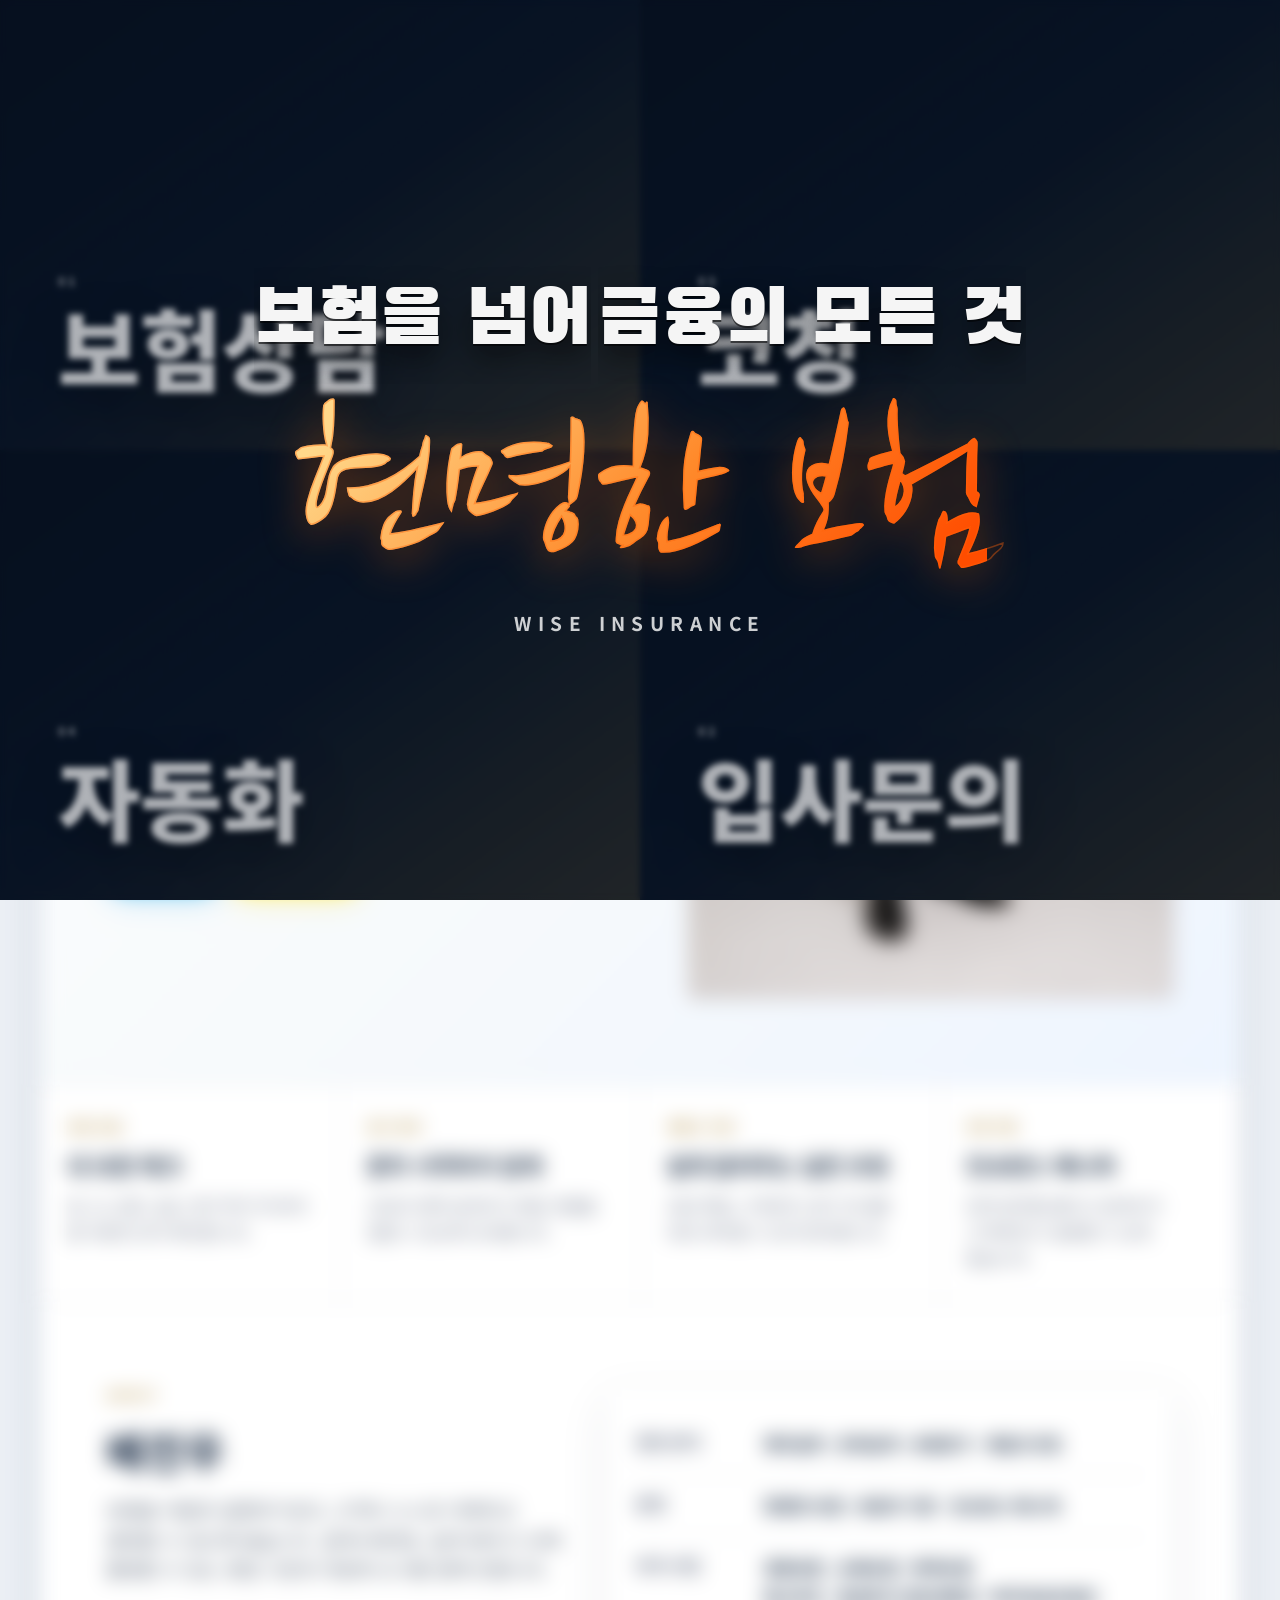
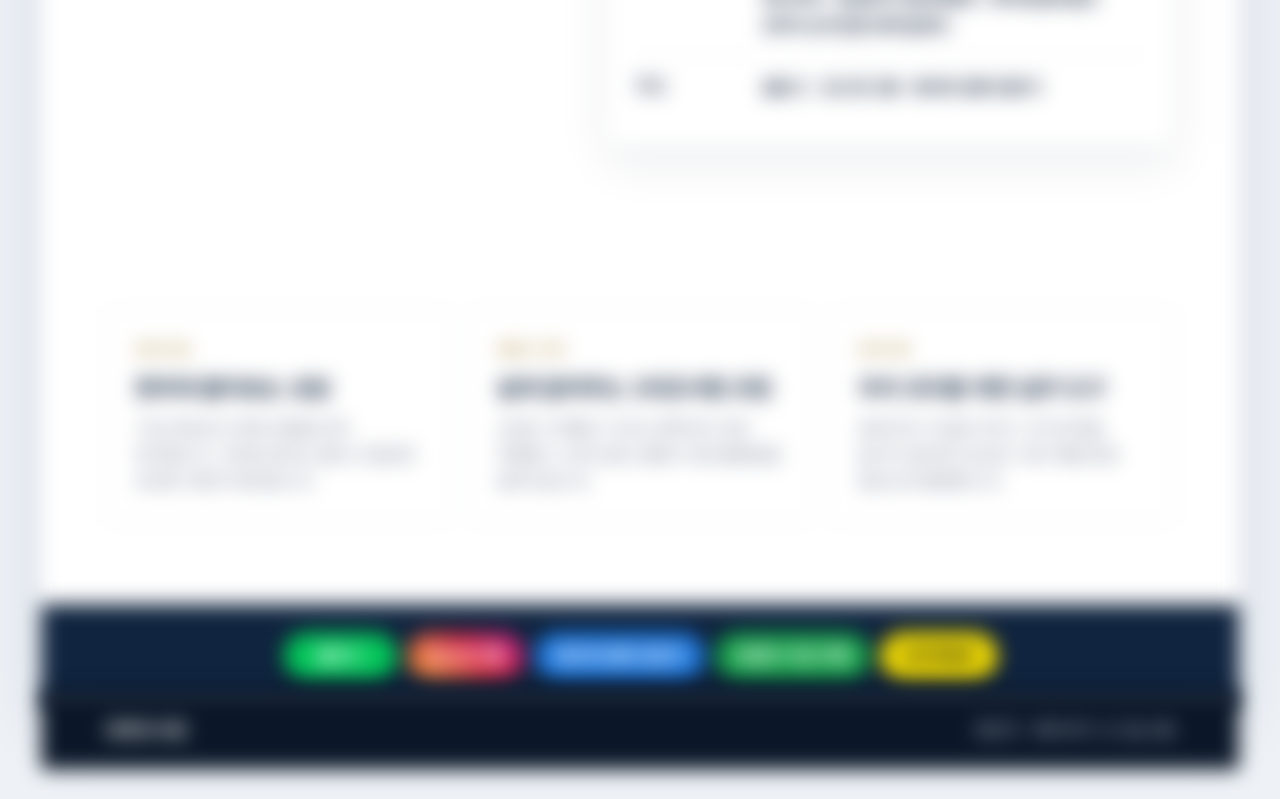
==== commit c827b233: "Add files via upload" ====
--- a/index.html
+++ b/index.html
@@ -7,7 +7,7 @@
   <meta name="description" content="보험 상담, 입사 문의, 세일즈 코칭, 인슈런스 매니져 프로그램을 안내하는 배진우 개인 브랜딩 홈페이지입니다.">
   <link rel="preconnect" href="https://fonts.googleapis.com">
   <link rel="preconnect" href="https://fonts.gstatic.com" crossorigin>
-  <link href="https://fonts.googleapis.com/css2?family=Noto+Sans+KR:wght@400;500;700;800;900&display=swap" rel="stylesheet">
+  <link href="https://fonts.googleapis.com/css2?family=Black+Han+Sans&family=Nanum+Brush+Script&family=Noto+Sans+KR:wght@400;500;700;800;900&display=swap" rel="stylesheet">
   <link rel="stylesheet" href="assets/css/style.css">
 </head>
 <body>
@@ -30,10 +30,16 @@
         <strong>입사문의</strong>
       </div>
       <div class="intro-final">
-        <p>
-          <span class="final-line final-top">금융의 모든것!</span>
-          <span class="final-line final-bottom">현명한 보험 입니다!</span>
-        </p>
+        <div class="final-copy">
+          <div class="final-row">
+            <span class="final-line line-a">보험을 넘어</span>
+            <span class="final-line line-b">금융의 모든 것</span>
+          </div>
+          <div class="final-slam-wrap">
+            <span class="final-line line-slam">현명한 보험</span>
+          </div>
+          <span class="final-sub">WISE INSURANCE</span>
+        </div>
       </div>
     </div>
   </div>
--- a/assets/css/style.css
+++ b/assets/css/style.css
@@ -26,11 +26,8 @@
 button{cursor:pointer}
 .intro-loader{position:fixed;inset:0;z-index:9999;display:flex;align-items:center;justify-content:center;background:#07111f;color:#fff;overflow:hidden;transition:opacity .55s ease,visibility .55s ease}
 .intro-loader.hide{opacity:0;visibility:hidden;pointer-events:none}
-.intro-loader:before,.intro-loader:after{content:"";position:absolute;left:0;width:100%;height:50%;z-index:5;background:linear-gradient(135deg,#07111f,#10243f 70%,#173b67);transform:translateY(0);pointer-events:none}
-.intro-loader:before{top:0}
-.intro-loader:after{bottom:0}
-.intro-loader.split:before{animation:introSplitTop .72s cubic-bezier(.77,0,.18,1) forwards}
-.intro-loader.split:after{animation:introSplitBottom .72s cubic-bezier(.77,0,.18,1) forwards}
+.intro-loader:before{content:"";position:absolute;inset:0;z-index:7;background:radial-gradient(circle at 50% 50%,rgba(255,255,255,.96),rgba(255,255,255,.64) 35%,rgba(255,255,255,0) 72%);opacity:0;transform:scale(.72);pointer-events:none}
+.intro-loader.bright:before{animation:introBright .8s ease forwards}
 .intro-grid{position:relative;width:100%;height:100%;display:grid;grid-template-columns:1fr 1fr;grid-template-rows:1fr 1fr;background:#07111f}
 .intro-tile{position:relative;display:flex;flex-direction:column;justify-content:flex-end;min-width:0;min-height:0;padding:clamp(22px,5vw,58px);overflow:hidden;isolation:isolate;opacity:0;animation:introTileIn 1.4s cubic-bezier(.2,.8,.2,1) both}
 .intro-tile:before{content:"";position:absolute;inset:0;z-index:-2;background:var(--tile-bg) center/cover no-repeat;transform:scale(1.12);filter:saturate(.84) brightness(.62);animation:introImage 3.2s ease both}
@@ -41,11 +38,19 @@
 .tile-3{grid-column:2;grid-row:1;--x-start:32vw;--tile-bg:url("https://images.unsplash.com/photo-1552664730-d307ca884978?auto=format&fit=crop&w=1200&q=78");animation-delay:.18s}
 .tile-4{grid-column:1;grid-row:2;--x-start:-32vw;--tile-bg:url("https://images.unsplash.com/photo-1516321318423-f06f85e504b3?auto=format&fit=crop&w=1200&q=78");animation-delay:.36s}
 .tile-2{grid-column:2;grid-row:2;--x-start:32vw;--tile-bg:url("https://images.unsplash.com/photo-1521737711867-e3b97375f902?auto=format&fit=crop&w=1200&q=78");animation-delay:.54s}
-.intro-final{position:absolute;inset:0;z-index:6;display:flex;flex-direction:column;align-items:center;justify-content:center;text-align:center;gap:18px;background:rgba(7,17,31,.32);backdrop-filter:blur(3px);opacity:0;animation:introFinal .3s 2.2s ease both}
-.intro-final p{display:flex;flex-direction:column;align-items:center;gap:10px;font-size:clamp(26px,6vw,62px);font-weight:900;line-height:1.2;text-shadow:0 18px 54px rgba(0,0,0,.34);overflow:hidden}
-.final-line{display:block;white-space:nowrap}
-.final-top{color:#fff;animation:finalFromRight .78s 2.28s cubic-bezier(.22,.8,.22,1) both}
-.final-bottom{color:#dbeafe;animation:finalFromLeft .78s 2.42s cubic-bezier(.22,.8,.22,1) both}
+.intro-final{position:absolute;inset:0;z-index:6;display:flex;flex-direction:column;align-items:center;justify-content:center;text-align:center;gap:18px;background:rgba(7,17,31,.32);backdrop-filter:blur(3px);opacity:0;animation:introFinal .22s 1.8s ease both}
+.final-copy{display:flex;flex-direction:column;align-items:center;gap:12px;overflow:visible}
+.final-row{display:flex;align-items:baseline;justify-content:center;gap:.4em;flex-wrap:wrap;padding:0 16px}
+.final-line{display:inline-block;white-space:nowrap}
+.line-a,.line-b{position:relative;overflow:hidden;font-family:"Black Han Sans","Noto Sans KR",sans-serif;font-size:clamp(34px,7.4vw,76px);font-weight:400;color:#f5f5f5;letter-spacing:0;text-shadow:0 2px 0 rgba(0,0,0,.55),0 14px 30px rgba(0,0,0,.5)}
+.line-a{animation:slideInLeft .35s 1.9s cubic-bezier(.16,.84,.24,1) both}
+.line-b{animation:slideInRight .35s 2s cubic-bezier(.16,.84,.24,1) both}
+.line-a:after,.line-b:after{content:"";position:absolute;top:0;left:-60%;width:40%;height:100%;background:linear-gradient(115deg,rgba(255,255,255,0) 0%,rgba(255,255,255,.95) 50%,rgba(255,255,255,0) 100%);transform:skewX(-18deg);opacity:0;animation:streakSweep .4s ease-out both}
+.line-a:after{animation-delay:2.25s}
+.line-b:after{animation-delay:2.35s}
+.final-slam-wrap{overflow:visible;line-height:1;animation:slamGlow .4s 2.65s ease-out both}
+.line-slam{display:inline-block;font-family:"Nanum Brush Script",cursive;font-size:clamp(70px,19vw,200px);line-height:1;-webkit-text-stroke:1.5px rgba(255,100,10,.4);background:linear-gradient(135deg,#ffd88a 8%,#ff8a2b 52%,#ff4d00 92%);-webkit-background-clip:text;background-clip:text;color:transparent;filter:drop-shadow(0 10px 22px rgba(255,106,0,.45));animation:slamCenter .45s 2.2s cubic-bezier(.2,1.4,.4,1) both}
+.final-sub{font-family:"Noto Sans KR",sans-serif;font-size:clamp(13px,1.9vw,19px);font-weight:700;letter-spacing:.34em;color:rgba(255,255,255,.8);opacity:0;animation:introFinal .25s 2.65s ease both}
 .intro-compass{width:74px;height:74px;border:2px solid var(--gold);border-radius:50%;position:relative;animation:introSpin 1.2s cubic-bezier(.2,.8,.2,1) both}
 .intro-compass:before{content:"";position:absolute;left:50%;top:10px;width:7px;height:50px;background:linear-gradient(var(--gold),#fff);border-radius:999px;transform:translateX(-50%) rotate(38deg);box-shadow:0 0 24px rgba(185,154,88,.45)}
 .intro-compass:after{content:"";position:absolute;left:50%;top:50%;width:13px;height:13px;background:#fff;border-radius:50%;transform:translate(-50%,-50%)}
@@ -55,23 +60,25 @@
 @keyframes introTileIn{0%{opacity:0;transform:translateX(var(--x-start));filter:blur(14px)}58%,100%{opacity:1;transform:translateX(0);filter:blur(0)}}
 @keyframes introImage{0%{transform:scale(1.16)}100%{transform:scale(1.04)}}
 @keyframes introFinal{0%{opacity:0}100%{opacity:1}}
-@keyframes finalFromRight{0%{opacity:0;transform:translateX(46vw);filter:blur(12px)}100%{opacity:1;transform:translateX(0);filter:blur(0)}}
-@keyframes finalFromLeft{0%{opacity:0;transform:translateX(-46vw);filter:blur(12px)}100%{opacity:1;transform:translateX(0);filter:blur(0)}}
-@keyframes introSplitTop{0%{transform:translateY(0)}100%{transform:translateY(-105%)}}
-@keyframes introSplitBottom{0%{transform:translateY(0)}100%{transform:translateY(105%)}}
-.site-header{position:sticky;top:0;z-index:20;display:flex;align-items:center;gap:22px;justify-content:space-between;padding:14px clamp(18px,4vw,44px);background:rgba(255,255,255,.94);backdrop-filter:blur(14px);border-bottom:1px solid var(--line)}
+@keyframes slideInLeft{0%{opacity:0;transform:translateX(-55vw) skewX(-8deg);filter:blur(8px)}75%{opacity:1;filter:blur(0)}100%{opacity:1;transform:translateX(0) skewX(0);filter:blur(0)}}
+@keyframes slideInRight{0%{opacity:0;transform:translateX(55vw) skewX(8deg);filter:blur(8px)}75%{opacity:1;filter:blur(0)}100%{opacity:1;transform:translateX(0) skewX(0);filter:blur(0)}}
+@keyframes slamCenter{0%{opacity:0;transform:scale(3) rotate(-6deg);filter:blur(14px)}50%{opacity:1;filter:blur(0)}62%{transform:scale(.88) rotate(2deg)}75%{transform:scale(1.08) rotate(-1deg)}88%{transform:scale(.97) rotate(.5deg)}100%{opacity:1;transform:scale(1) rotate(0);filter:blur(0)}}
+@keyframes slamGlow{0%{filter:drop-shadow(0 0 0 rgba(255,140,40,0)) drop-shadow(0 10px 22px rgba(255,106,0,.45))}40%{filter:drop-shadow(0 0 46px rgba(255,170,60,.9)) drop-shadow(0 10px 22px rgba(255,106,0,.45))}100%{filter:drop-shadow(0 0 0 rgba(255,140,40,0)) drop-shadow(0 10px 22px rgba(255,106,0,.45))}}
+@keyframes streakSweep{0%{left:-60%;opacity:0}15%{opacity:1}60%{opacity:1}100%{left:130%;opacity:0}}
+@keyframes introBright{0%{opacity:0;transform:scale(.72)}45%{opacity:1;transform:scale(1.12)}100%{opacity:.92;transform:scale(1.6)}}
+.site-header{position:sticky;top:0;z-index:20;display:grid;grid-template-columns:auto minmax(360px,1fr) auto;align-items:center;gap:18px;padding:14px clamp(18px,4vw,44px);background:rgba(255,255,255,.94);backdrop-filter:blur(14px);border-bottom:1px solid var(--line)}
 .brand{display:flex;align-items:center;gap:10px;font-weight:900;color:var(--navy);white-space:nowrap}
 .compass-mark{width:34px;height:34px;border:2px solid var(--gold);border-radius:50%;position:relative;display:inline-block;background:linear-gradient(135deg,#fff,#f6efe2)}
 .compass-mark:before{content:"";position:absolute;left:50%;top:5px;width:4px;height:21px;background:var(--navy);transform:translateX(-50%) rotate(35deg);border-radius:8px}
 .compass-mark:after{content:"";position:absolute;left:50%;top:50%;width:7px;height:7px;background:var(--gold);border-radius:50%;transform:translate(-50%,-50%)}
-.nav{display:flex;align-items:center;gap:8px;color:#475467;font-size:14px;font-weight:800}
-.nav a{display:inline-flex;align-items:center;justify-content:center;min-height:38px;padding:0 12px;border-radius:999px;white-space:nowrap;transition:background .18s ease,color .18s ease,transform .18s ease}
+.nav{display:grid;grid-template-columns:repeat(4,minmax(0,1fr));align-items:center;gap:8px;color:#475467;font-size:14px;font-weight:800}
+.nav a{display:inline-flex;align-items:center;justify-content:center;min-width:0;min-height:38px;padding:0 10px;border-radius:999px;white-space:nowrap;text-align:center;transition:background .18s ease,color .18s ease,transform .18s ease}
 .nav a:hover{background:#eef4ff;color:var(--blue);transform:translateY(-2px)}
-.header-actions{display:flex;gap:8px;flex-wrap:wrap;justify-content:flex-end}
-.pill{display:inline-flex;align-items:center;justify-content:center;min-height:38px;padding:0 14px;border-radius:999px;background:#eef4ff;color:var(--blue);font-size:13px;font-weight:900;white-space:nowrap;transition:transform .18s ease,box-shadow .18s ease}
+.header-actions{display:grid;grid-template-columns:repeat(2,minmax(0,1fr));gap:8px;justify-content:flex-end}
+.pill{display:inline-flex;align-items:center;justify-content:center;min-width:0;min-height:38px;padding:0 14px;border-radius:999px;background:#eef4ff;color:var(--blue);font-size:13px;font-weight:900;white-space:nowrap;text-align:center;transition:transform .18s ease,box-shadow .18s ease}
 .pill.dark{background:var(--navy);color:#fff}
 .pill:hover{transform:translateY(-2px);box-shadow:0 10px 24px rgba(37,99,235,.18)}
-main{width:min(100%,1180px);margin:0 auto;background:var(--paper);box-shadow:var(--shadow)}
+main{width:min(100%,1180px);max-width:100%;margin:0 auto;background:var(--paper);box-shadow:var(--shadow);overflow:hidden}
 .hero{display:grid;grid-template-columns:1.05fr .95fr;gap:44px;align-items:center;min-height:720px;padding:clamp(42px,7vw,84px) clamp(22px,5vw,72px);background:linear-gradient(135deg,#fff 0%,#f7fafc 56%,#eef5ff 100%)}
 .eyebrow{font-size:12px;font-weight:900;letter-spacing:.16em;color:var(--gold);margin-bottom:18px}
 h1{font-size:clamp(38px,6vw,72px);line-height:1.12;letter-spacing:0;color:var(--navy);font-weight:900}
@@ -99,7 +106,7 @@
 .about{display:grid;grid-template-columns:.9fr 1.1fr;gap:34px;align-items:start}
 .about h2,.panel h2{font-size:clamp(28px,4vw,42px);color:var(--navy);margin-bottom:12px}
 .section-lead{font-size:18px;color:#475467}
-.profile-panel,.panel{background:#fff;border:1px solid var(--line);border-radius:var(--radius);box-shadow:0 16px 44px rgba(16,36,63,.08);padding:28px}
+.profile-panel,.panel{background:#fff;border:1px solid var(--line);border-radius:var(--radius);box-shadow:0 16px 44px rgba(16,36,63,.08);padding:28px;min-width:0;max-width:100%}
 .profile-row{display:grid;grid-template-columns:110px 1fr;gap:16px;padding:16px 0;border-bottom:1px solid var(--line)}
 .profile-row:last-child{border-bottom:0}
 .profile-row span{color:var(--muted);font-weight:800}
@@ -125,11 +132,11 @@
 .page-hero.lecture{background:linear-gradient(135deg,#fff7ed,#f8fafc)}
 .page-hero.program{background:linear-gradient(135deg,#f0fdf4,#eef5ff)}
 .page-hero h1{max-width:850px}
-.form-layout{display:grid;grid-template-columns:1.1fr .9fr;gap:20px;padding:clamp(32px,5vw,64px) clamp(22px,5vw,72px)}
-.check-grid{display:grid;grid-template-columns:repeat(3,1fr);gap:10px;margin:18px 0}
-.check-grid label{position:relative}
+.form-layout{display:grid;grid-template-columns:1.1fr .9fr;gap:20px;padding:clamp(32px,5vw,64px) clamp(22px,5vw,72px);min-width:0;max-width:100%}
+.check-grid{display:grid;grid-template-columns:repeat(3,minmax(0,1fr));gap:10px;margin:18px 0;min-width:0;max-width:100%}
+.check-grid label{position:relative;min-width:0}
 .check-grid input{position:absolute;opacity:0}
-.check-grid span{display:flex;align-items:center;justify-content:center;min-height:50px;padding:10px;border:1px solid #d0d5dd;border-radius:var(--radius);font-weight:900;color:#344054;background:#fff;text-align:center}
+.check-grid span{display:flex;align-items:center;justify-content:center;min-width:0;min-height:50px;padding:10px;border:1px solid #d0d5dd;border-radius:var(--radius);font-weight:900;color:#344054;background:#fff;text-align:center;overflow-wrap:anywhere;line-break:strict}
 .check-grid input:checked + span{background:var(--navy);border-color:var(--navy);color:#fff}
 .comment-box{margin-top:18px;padding:18px;border-radius:var(--radius);background:#f8fafc;border:1px solid var(--line)}
 .comment-box strong{display:block;color:var(--navy);margin-bottom:10px}
@@ -137,14 +144,29 @@
 .lead-form{display:flex;flex-direction:column;gap:14px}
 .lead-form label{display:flex;flex-direction:column;gap:7px;font-weight:900;color:#344054}
 .lead-form input{min-height:50px;border:1px solid #d0d5dd;border-radius:var(--radius);padding:0 14px;background:#fff}
-.lead-form .agree{flex-direction:row;align-items:flex-start;font-weight:700;color:#475467;font-size:14px;line-height:1.55}
+.lead-form .agree{flex-direction:row;align-items:flex-start;font-weight:700;color:#475467;font-size:14px;line-height:1.55;min-width:0}
 .lead-form .agree input{min-height:auto;margin-top:4px;accent-color:var(--navy)}
+.lead-form .agree span{min-width:0;overflow-wrap:anywhere}
 .form-message{min-height:22px;color:var(--blue);font-weight:800}
 .form-message.error{color:#b42318}
 .single-form{width:min(100% - 44px,520px);margin:0 auto}
+.submit-modal{position:fixed;inset:0;z-index:9998;display:flex;align-items:center;justify-content:center;padding:24px;background:rgba(7,17,31,.55);backdrop-filter:blur(8px);opacity:0;visibility:hidden;pointer-events:none;transition:opacity .18s ease,visibility .18s ease}
+.submit-modal.show{opacity:1;visibility:visible;pointer-events:auto}
+.submit-dialog{position:relative;width:min(100%,380px);border-radius:16px;background:#fff;padding:34px 28px 30px;text-align:center;box-shadow:0 26px 80px rgba(7,17,31,.24);transform:translateY(12px) scale(.98);transition:transform .18s ease}
+.submit-modal.show .submit-dialog{transform:translateY(0) scale(1)}
+.modal-close{position:absolute;top:12px;right:12px;width:34px;height:34px;border:0;border-radius:50%;background:#f2f4f7;color:#475467;font-size:22px;line-height:1}
+.submit-spinner{width:56px;height:56px;margin:0 auto 18px;border-radius:50%;border:5px solid #e0edff;border-top-color:var(--blue);animation:submitSpin .8s linear infinite}
+.submit-modal.done .submit-spinner{border:0;background:var(--green);animation:donePop .26s ease both}
+.submit-modal.done .submit-spinner:before{content:"";display:block;width:16px;height:28px;border:solid #fff;border-width:0 5px 5px 0;transform:translate(20px,9px) rotate(45deg)}
+.submit-dialog h3{font-size:22px;color:var(--navy);margin-bottom:8px}
+.submit-dialog p{color:var(--muted);font-weight:700}
+.lead-form button[disabled]{opacity:.68;cursor:not-allowed;transform:none;box-shadow:none}
+@keyframes submitSpin{to{transform:rotate(360deg)}}
+@keyframes donePop{0%{transform:scale(.74)}100%{transform:scale(1)}}
 @media (max-width:980px){
-  .site-header{align-items:flex-start;flex-direction:column}
-  .nav{width:100%;overflow-x:auto;padding-bottom:4px}
+  .site-header{display:flex;align-items:flex-start;flex-direction:column;gap:12px}
+  .nav{width:100%;grid-template-columns:repeat(4,minmax(0,1fr));gap:8px;overflow:visible;padding-bottom:0}
+  .nav a{width:100%;min-width:0;padding:0 8px;font-size:13px;text-align:center}
   .hero,.about,.form-layout{grid-template-columns:1fr}
   .hero-photo{height:520px}
   .quick-grid,.tone-grid,.cards-3{grid-template-columns:1fr 1fr}
@@ -152,15 +174,26 @@
 @media (max-width:640px){
   body{background:#fff}
   main,.site-footer{box-shadow:none}
-  .header-actions{width:100%}
-  .pill{flex:1}
+  .site-header{padding:12px 16px}
+  .brand{font-size:15px}
+  .compass-mark{width:30px;height:30px}
+  .nav{grid-template-columns:repeat(2,minmax(0,1fr))}
+  .nav a{min-height:42px;border:1px solid #e5e7eb;background:#fff;font-size:13px}
+  .header-actions{width:100%;display:grid;grid-template-columns:repeat(2,minmax(0,1fr))}
+  .pill{width:100%;min-width:0;padding:0 8px;font-size:12px}
   .hero{min-height:auto;padding-top:34px}
   .hero-photo{height:470px}
-  .quick-grid,.tone-grid,.cards-3,.check-grid{grid-template-columns:1fr}
+  .quick-grid,.tone-grid,.cards-3{grid-template-columns:1fr}
+  .page-hero{padding:38px 18px}
+  .page-hero h1{font-size:clamp(31px,9vw,42px);line-height:1.18}
+  .form-layout{padding:28px 16px;gap:16px}
+  .panel{padding:20px}
+  .check-grid{grid-template-columns:repeat(2,minmax(0,1fr));gap:8px}
+  .check-grid span{min-height:46px;padding:8px 6px;font-size:13px;line-height:1.25}
   .quick-card{min-height:auto}
   .profile-row{grid-template-columns:1fr;gap:4px}
-  .channel-band{align-items:stretch}
-  .channel-band a{width:100%}
+  .channel-band{align-items:stretch;display:grid;grid-template-columns:repeat(2,minmax(0,1fr));padding:18px 16px}
+  .channel-band a{width:100%;min-width:0;padding:0 10px;font-size:13px}
   .site-footer{flex-direction:column;margin-bottom:0}
   .intro-grid{grid-template-columns:1fr;grid-template-rows:repeat(4,1fr)}
   .tile-1,.tile-2,.tile-3,.tile-4{grid-column:1}
@@ -168,3 +201,7 @@
   .intro-tile{padding:22px}
   .intro-tile strong{font-size:clamp(30px,12vw,54px)}
 }
+@media (max-width:390px){
+  .check-grid{grid-template-columns:1fr}
+  .channel-band{grid-template-columns:1fr}
+}
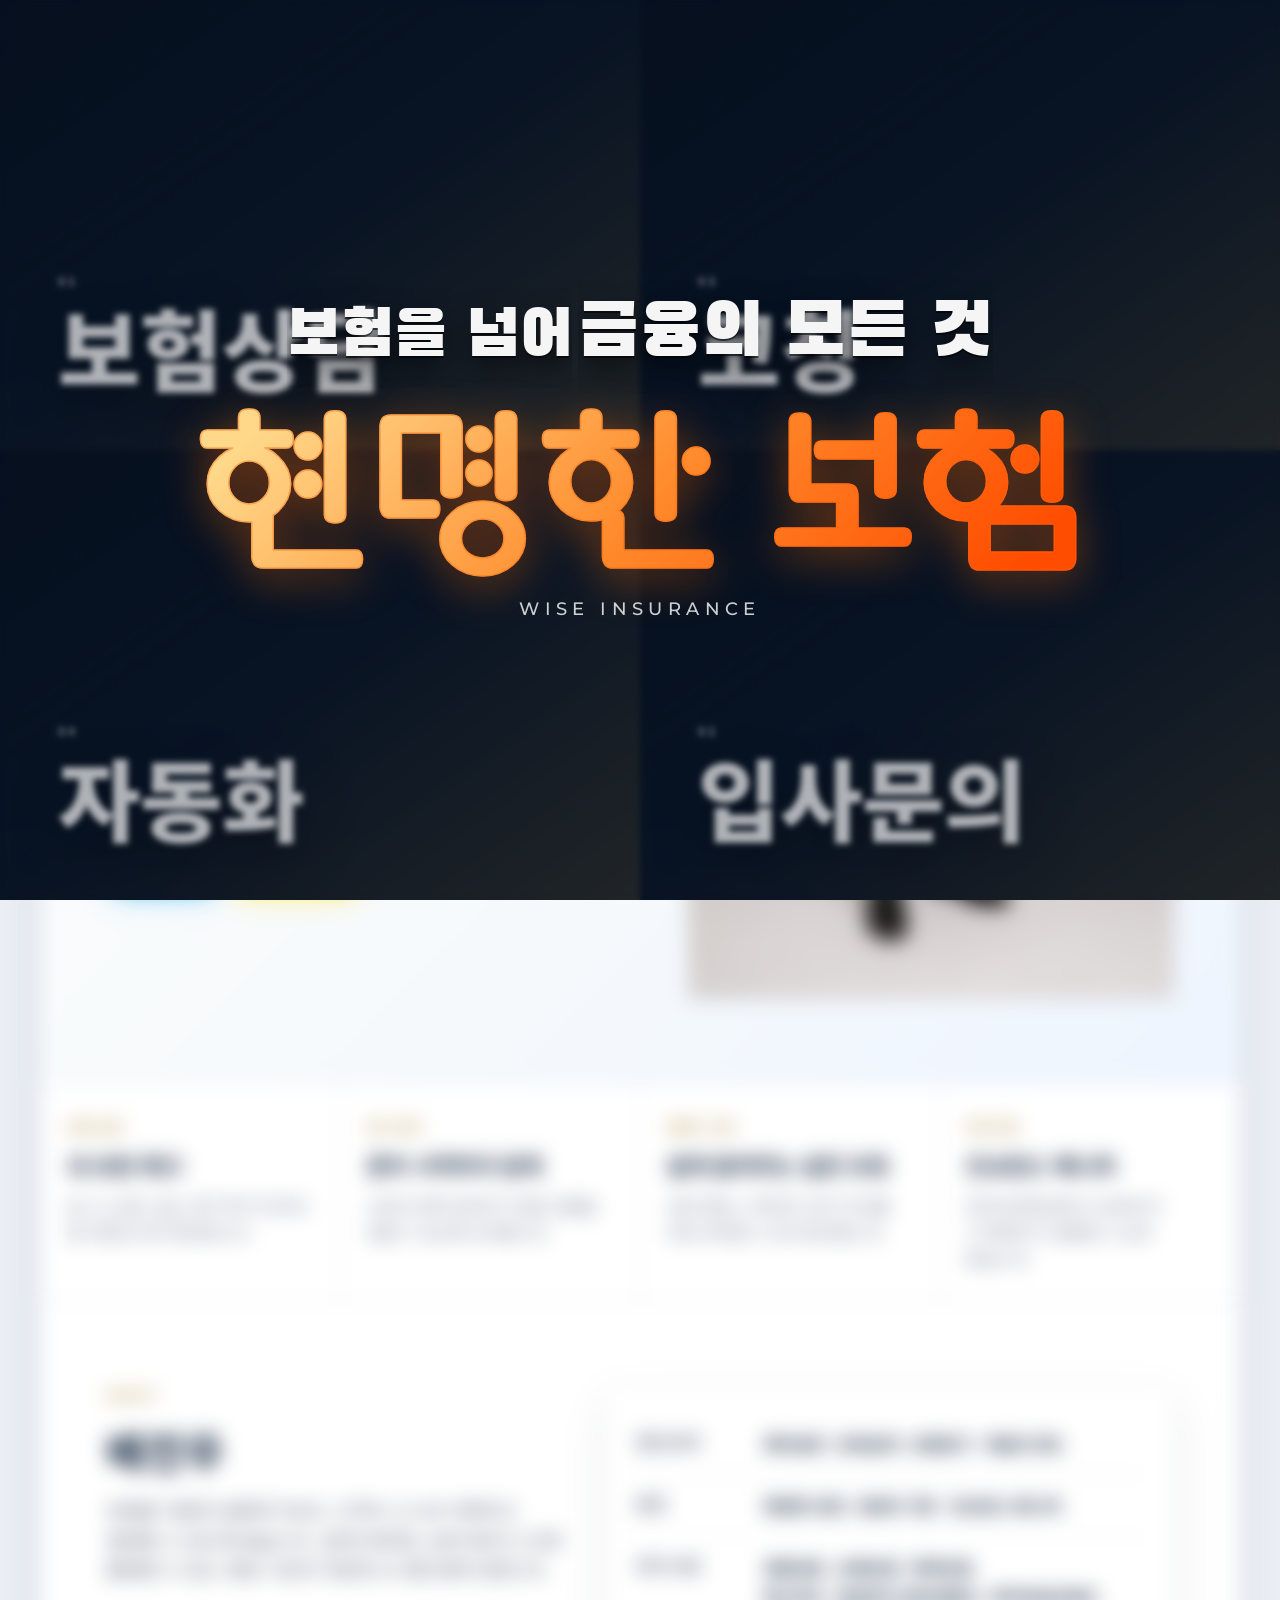
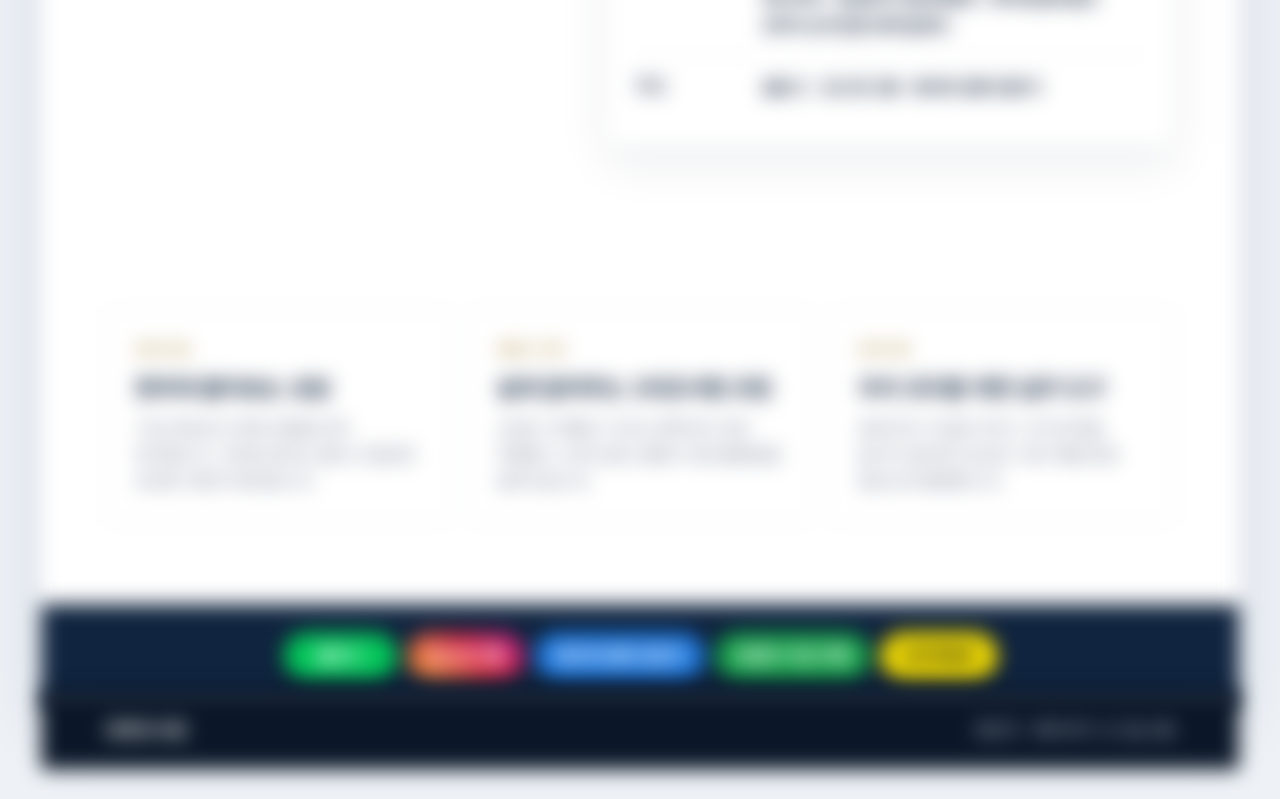
==== commit dbe94fc8: "Add files via upload" ====
--- a/index.html
+++ b/index.html
@@ -7,7 +7,7 @@
   <meta name="description" content="보험 상담, 입사 문의, 세일즈 코칭, 인슈런스 매니져 프로그램을 안내하는 배진우 개인 브랜딩 홈페이지입니다.">
   <link rel="preconnect" href="https://fonts.googleapis.com">
   <link rel="preconnect" href="https://fonts.gstatic.com" crossorigin>
-  <link href="https://fonts.googleapis.com/css2?family=Black+Han+Sans&family=Nanum+Brush+Script&family=Noto+Sans+KR:wght@400;500;700;800;900&display=swap" rel="stylesheet">
+  <link href="https://fonts.googleapis.com/css2?family=Black+Han+Sans&family=Gugi&family=Montserrat:wght@500;800&family=Noto+Sans+KR:wght@400;500;700;800;900&display=swap" rel="stylesheet">
   <link rel="stylesheet" href="assets/css/style.css">
 </head>
 <body>
--- a/assets/css/style.css
+++ b/assets/css/style.css
@@ -24,7 +24,7 @@
 a{text-decoration:none;color:inherit}
 button,input{font:inherit}
 button{cursor:pointer}
-.intro-loader{position:fixed;inset:0;z-index:9999;display:flex;align-items:center;justify-content:center;background:#07111f;color:#fff;overflow:hidden;transition:opacity .55s ease,visibility .55s ease}
+.intro-loader{position:fixed;inset:0;z-index:9999;display:flex;align-items:center;justify-content:center;background:#07111f;color:#fff;overflow:hidden;transition:opacity .4s ease,visibility .4s ease}
 .intro-loader.hide{opacity:0;visibility:hidden;pointer-events:none}
 .intro-loader:before{content:"";position:absolute;inset:0;z-index:7;background:radial-gradient(circle at 50% 50%,rgba(255,255,255,.96),rgba(255,255,255,.64) 35%,rgba(255,255,255,0) 72%);opacity:0;transform:scale(.72);pointer-events:none}
 .intro-loader.bright:before{animation:introBright .8s ease forwards}
@@ -39,18 +39,18 @@
 .tile-4{grid-column:1;grid-row:2;--x-start:-32vw;--tile-bg:url("https://images.unsplash.com/photo-1516321318423-f06f85e504b3?auto=format&fit=crop&w=1200&q=78");animation-delay:.36s}
 .tile-2{grid-column:2;grid-row:2;--x-start:32vw;--tile-bg:url("https://images.unsplash.com/photo-1521737711867-e3b97375f902?auto=format&fit=crop&w=1200&q=78");animation-delay:.54s}
 .intro-final{position:absolute;inset:0;z-index:6;display:flex;flex-direction:column;align-items:center;justify-content:center;text-align:center;gap:18px;background:rgba(7,17,31,.32);backdrop-filter:blur(3px);opacity:0;animation:introFinal .22s 1.8s ease both}
-.final-copy{display:flex;flex-direction:column;align-items:center;gap:12px;overflow:visible}
-.final-row{display:flex;align-items:baseline;justify-content:center;gap:.4em;flex-wrap:wrap;padding:0 16px}
+.final-copy{display:flex;flex-direction:column;align-items:center;gap:10px;overflow:visible}
+.final-row{display:flex;align-items:baseline;justify-content:center;gap:.35em;flex-wrap:wrap;padding:0 12px}
 .final-line{display:inline-block;white-space:nowrap}
-.line-a,.line-b{position:relative;overflow:hidden;font-family:"Black Han Sans","Noto Sans KR",sans-serif;font-size:clamp(34px,7.4vw,76px);font-weight:400;color:#f5f5f5;letter-spacing:0;text-shadow:0 2px 0 rgba(0,0,0,.55),0 14px 30px rgba(0,0,0,.5)}
-.line-a{animation:slideInLeft .35s 1.9s cubic-bezier(.16,.84,.24,1) both}
-.line-b{animation:slideInRight .35s 2s cubic-bezier(.16,.84,.24,1) both}
+.line-a,.line-b{position:relative;overflow:hidden;font-family:"Black Han Sans","Noto Sans KR",sans-serif;font-weight:400;color:#f5f5f5;letter-spacing:0;text-shadow:0 2px 0 rgba(0,0,0,.55),0 14px 30px rgba(0,0,0,.5)}
+.line-a{font-size:clamp(28px,6.4vw,64px);animation:slideInLeft .6s 1.8s cubic-bezier(.33,1,.68,1) both}
+.line-b{font-size:clamp(36px,7.4vw,74px);animation:slideInRight .6s 2.4s cubic-bezier(.33,1,.68,1) both}
 .line-a:after,.line-b:after{content:"";position:absolute;top:0;left:-60%;width:40%;height:100%;background:linear-gradient(115deg,rgba(255,255,255,0) 0%,rgba(255,255,255,.95) 50%,rgba(255,255,255,0) 100%);transform:skewX(-18deg);opacity:0;animation:streakSweep .4s ease-out both}
-.line-a:after{animation-delay:2.25s}
-.line-b:after{animation-delay:2.35s}
-.final-slam-wrap{overflow:visible;line-height:1;animation:slamGlow .4s 2.65s ease-out both}
-.line-slam{display:inline-block;font-family:"Nanum Brush Script",cursive;font-size:clamp(70px,19vw,200px);line-height:1;-webkit-text-stroke:1.5px rgba(255,100,10,.4);background:linear-gradient(135deg,#ffd88a 8%,#ff8a2b 52%,#ff4d00 92%);-webkit-background-clip:text;background-clip:text;color:transparent;filter:drop-shadow(0 10px 22px rgba(255,106,0,.45));animation:slamCenter .45s 2.2s cubic-bezier(.2,1.4,.4,1) both}
-.final-sub{font-family:"Noto Sans KR",sans-serif;font-size:clamp(13px,1.9vw,19px);font-weight:700;letter-spacing:.34em;color:rgba(255,255,255,.8);opacity:0;animation:introFinal .25s 2.65s ease both}
+.line-a:after{animation-delay:2.4s}
+.line-b:after{animation-delay:3s}
+.final-slam-wrap{position:relative;overflow:visible;line-height:1;animation:slamGlow .5s 3.9s ease-out both}
+.line-slam{display:inline-block;font-family:"Gugi","Black Han Sans",cursive;font-size:clamp(56px,15vw,180px);line-height:1;-webkit-text-stroke:1.5px rgba(255,100,10,.4);background:linear-gradient(135deg,#ffd88a 8%,#ff8a2b 52%,#ff4d00 92%);-webkit-background-clip:text;background-clip:text;color:transparent;filter:drop-shadow(0 10px 22px rgba(255,106,0,.45));animation:slamRise .7s 3.2s cubic-bezier(.34,1.56,.64,1) both}
+.final-sub{font-family:"Montserrat","Noto Sans KR",sans-serif;font-size:clamp(12px,1.8vw,18px);font-weight:500;letter-spacing:.3em;color:rgba(255,255,255,.8);opacity:0;animation:introFinal .3s 3.6s ease both}
 .intro-compass{width:74px;height:74px;border:2px solid var(--gold);border-radius:50%;position:relative;animation:introSpin 1.2s cubic-bezier(.2,.8,.2,1) both}
 .intro-compass:before{content:"";position:absolute;left:50%;top:10px;width:7px;height:50px;background:linear-gradient(var(--gold),#fff);border-radius:999px;transform:translateX(-50%) rotate(38deg);box-shadow:0 0 24px rgba(185,154,88,.45)}
 .intro-compass:after{content:"";position:absolute;left:50%;top:50%;width:13px;height:13px;background:#fff;border-radius:50%;transform:translate(-50%,-50%)}
@@ -62,7 +62,7 @@
 @keyframes introFinal{0%{opacity:0}100%{opacity:1}}
 @keyframes slideInLeft{0%{opacity:0;transform:translateX(-55vw) skewX(-8deg);filter:blur(8px)}75%{opacity:1;filter:blur(0)}100%{opacity:1;transform:translateX(0) skewX(0);filter:blur(0)}}
 @keyframes slideInRight{0%{opacity:0;transform:translateX(55vw) skewX(8deg);filter:blur(8px)}75%{opacity:1;filter:blur(0)}100%{opacity:1;transform:translateX(0) skewX(0);filter:blur(0)}}
-@keyframes slamCenter{0%{opacity:0;transform:scale(3) rotate(-6deg);filter:blur(14px)}50%{opacity:1;filter:blur(0)}62%{transform:scale(.88) rotate(2deg)}75%{transform:scale(1.08) rotate(-1deg)}88%{transform:scale(.97) rotate(.5deg)}100%{opacity:1;transform:scale(1) rotate(0);filter:blur(0)}}
+@keyframes slamRise{0%{opacity:0;transform:translateY(70px) scale(.92);filter:blur(6px)}60%{opacity:1;filter:blur(0)}100%{opacity:1;transform:translateY(0) scale(1);filter:blur(0)}}
 @keyframes slamGlow{0%{filter:drop-shadow(0 0 0 rgba(255,140,40,0)) drop-shadow(0 10px 22px rgba(255,106,0,.45))}40%{filter:drop-shadow(0 0 46px rgba(255,170,60,.9)) drop-shadow(0 10px 22px rgba(255,106,0,.45))}100%{filter:drop-shadow(0 0 0 rgba(255,140,40,0)) drop-shadow(0 10px 22px rgba(255,106,0,.45))}}
 @keyframes streakSweep{0%{left:-60%;opacity:0}15%{opacity:1}60%{opacity:1}100%{left:130%;opacity:0}}
 @keyframes introBright{0%{opacity:0;transform:scale(.72)}45%{opacity:1;transform:scale(1.12)}100%{opacity:.92;transform:scale(1.6)}}
